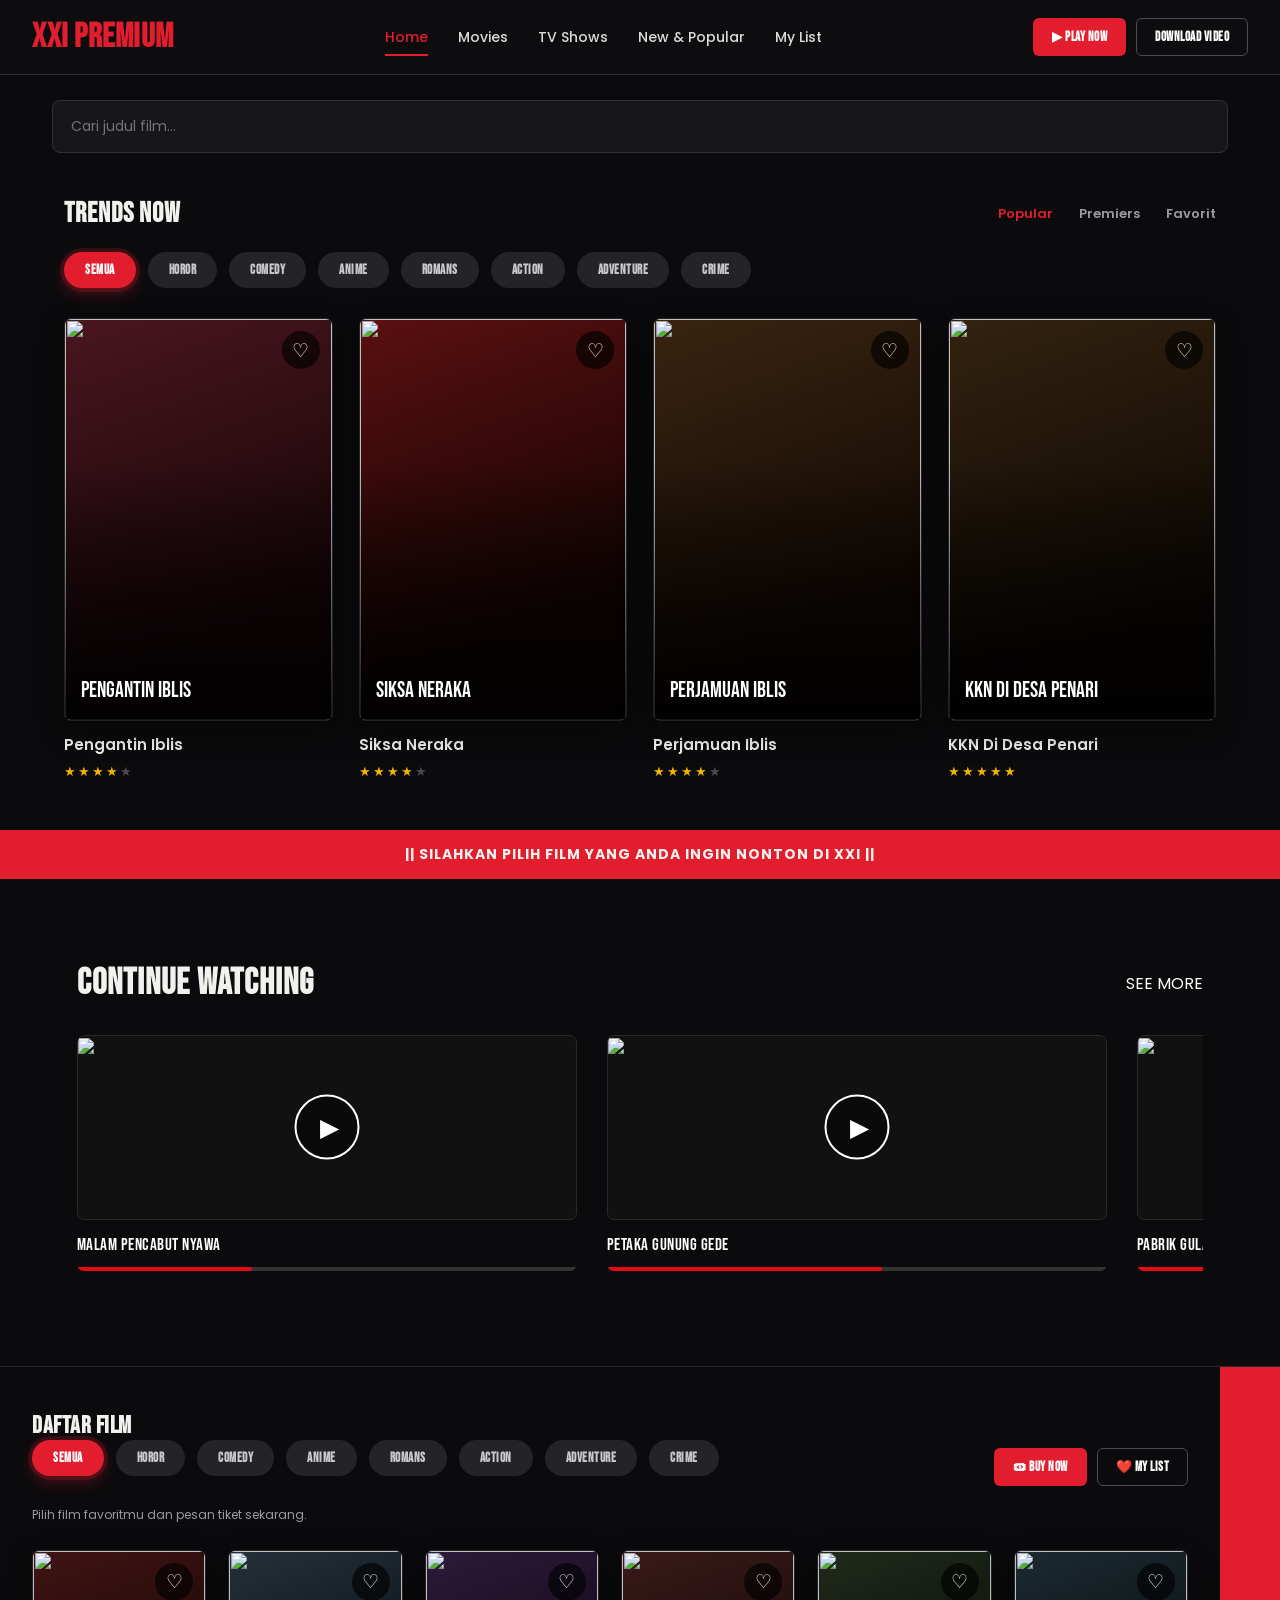
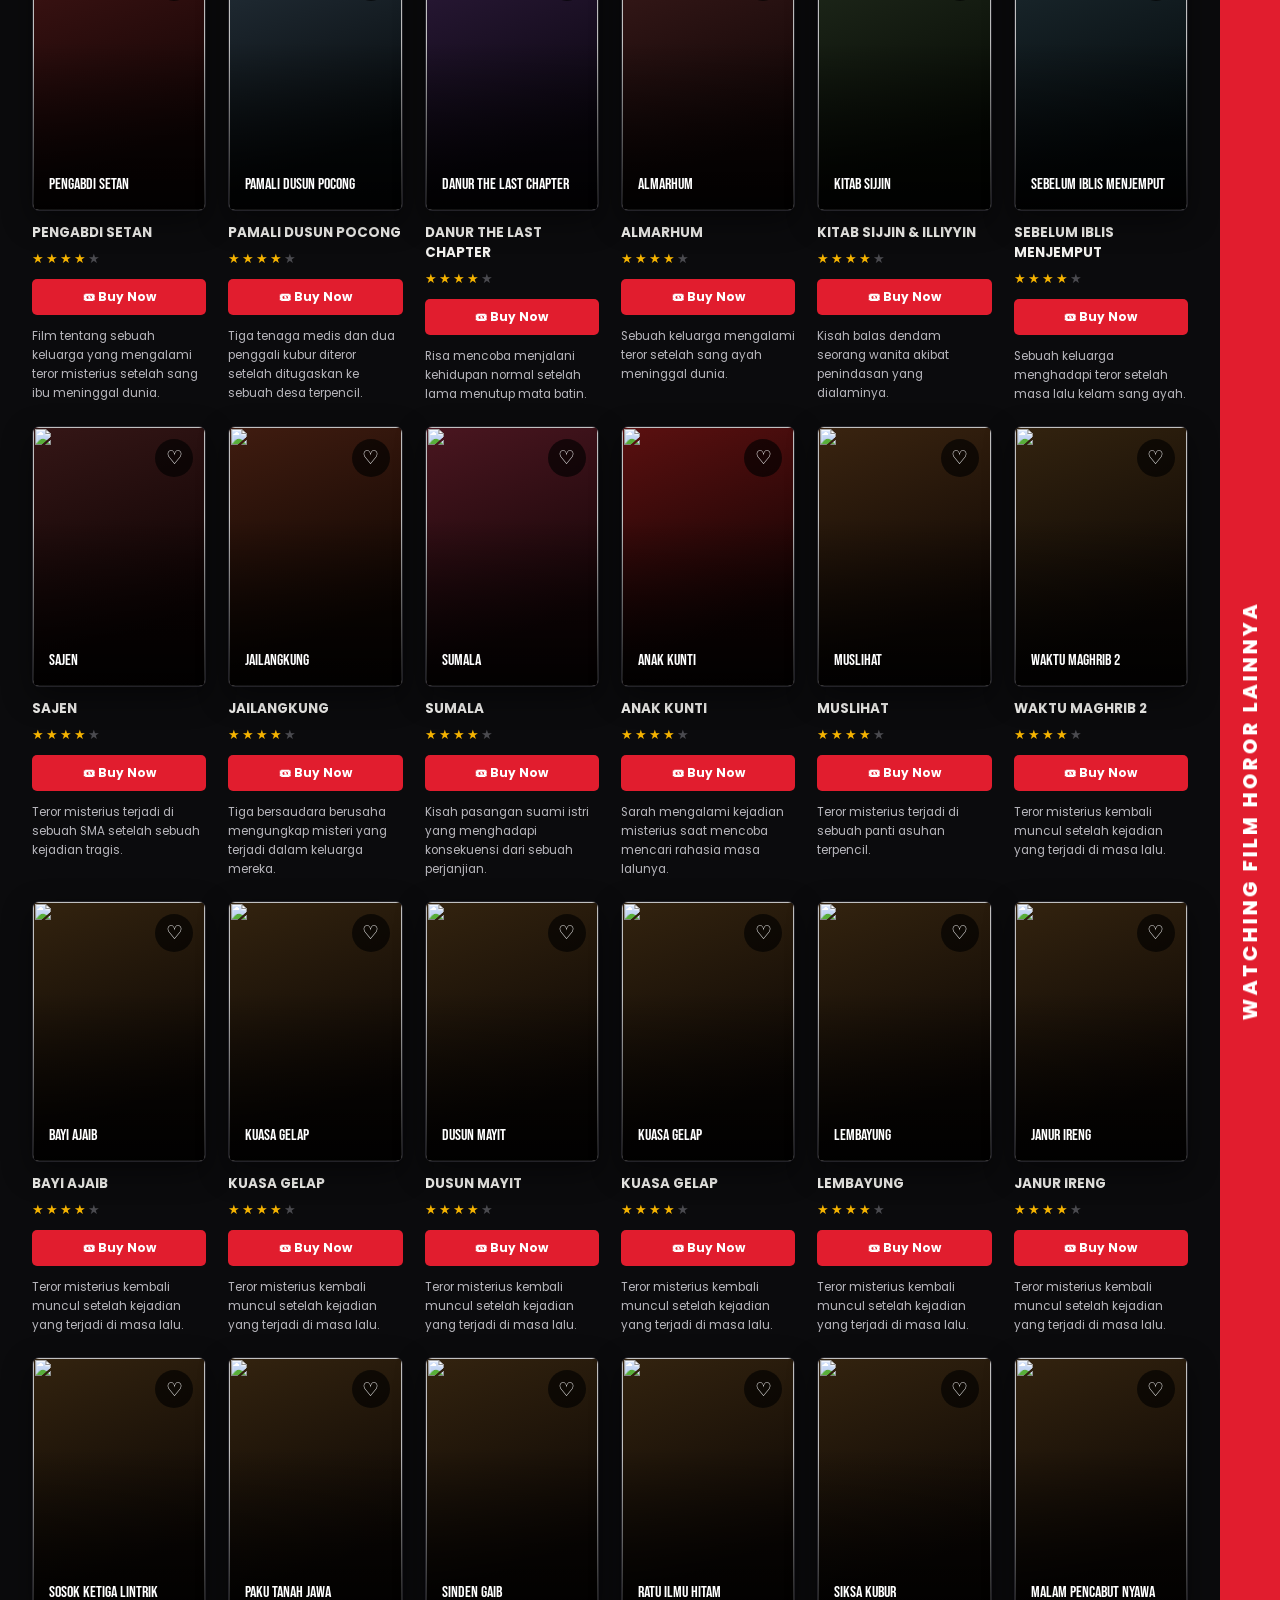
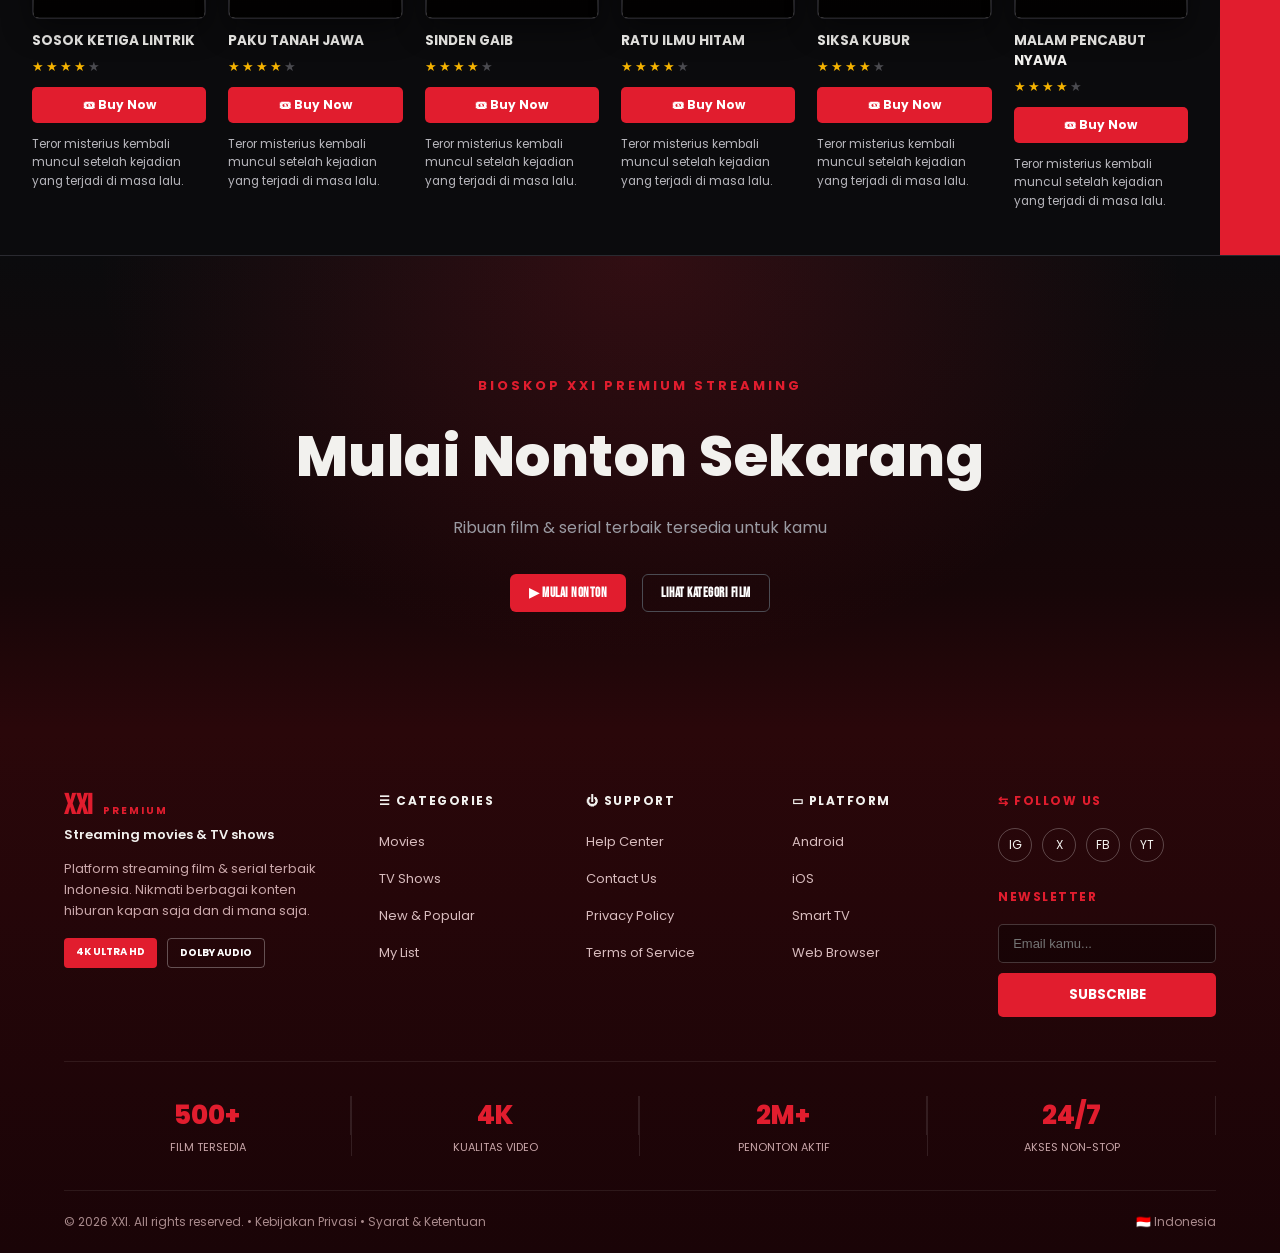
==== index.html @ 2cc688c5 "Add files via upload" ====
<!DOCTYPE html>
<html lang="id">

<head>
  <meta charset="UTF-8">
  <meta name="viewport" content="width=device-width, initial-scale=1.0">
  <title>XXI Premium | Film Bioskop</title>

  <link rel="preconnect" href="https://fonts.googleapis.com">
  <link href="https://fonts.googleapis.com/css2?family=Bebas+Neue&family=Poppins:wght@400;500;600;700;800&display=swap"
    rel="stylesheet">
  <link rel="stylesheet" href="figma.css">
</head>

<body>

  <!-- ================= NAVBAR ================= -->

  <header class="top">
    <div class="navbar">

      <div class="brand">XXI Premium</div>

      <nav class="navlinks">
        <a href="#" class="active">Home</a>
        <a href="#movies">Movies</a>
        <a href="#continue">TV Shows</a>
        <a href="#movies">New & Popular</a>
        <a href="#myList">My List</a>
      </nav>

      <div class="navactions">
        <button class="btn btn-primary" onclick="openTrailer('Film Pilihan XXI')">
          ▶ Play Now
        </button>

        <button class="btn btn-outline" onclick="toggleDownload()">
          Download Video
        </button>
      </div>

    </div>
  </header>


  <!-- ================= SEARCH ================= -->

  <div class="search-box">
    <div class="search-inner">
      <input type="text" id="searchInput" placeholder="Cari judul film..." onkeyup="searchMovie()">
    </div>
  </div>


  <!-- ================= TRENDS ================= -->

  <section class="section">

    <div class="wrap">

      <div class="section-head">
        <h2>Trends Now</h2>

        <div class="tabs">
          <span class="active">Popular</span>
          <span>Premiers</span>
          <span>Favorit</span>
        </div>
      </div>


      <div class="pills genre-filter">

        <div class="pill active" data-genre="all">Semua</div>
        <div class="pill" data-genre="Horor">Horor</div>
        <div class="pill" data-genre="Comedy">Comedy</div>
        <div class="pill" data-genre="Anime">Anime</div>
        <div class="pill" data-genre="Romans">Romans</div>
        <div class="pill" data-genre="Action">Action</div>
        <div class="pill" data-genre="Adventure">Adventure</div>
        <div class="pill" data-genre="Crime">Crime</div>

      </div>


      <div class="grid-4">

        <div class="trend-card">
          <div class="poster p1"
            onclick="openDetail('Pengantin Iblis','Horor','4.7','1j 40m','Film Pengantin Setan mengisahkan keretakan rumah tangga Echa dan Ariel yang berujung teror ketika Echa terjebak dalam hubungan gaib dengan Jin Dasim, yang menyamar sebagai pria tampan dalam mimpinya hingga membuatnya hamil secara misterius. ')">
            <img src="img/Pengantin Iblis (2024) Poster Film Indonesia.jpg">
            <button class="favorite" onclick="toggleFavorite(event,this,'Pengantin Iblis')">♡</button>

            <span class="ptitle">PENGANTIN IBLIS</span>
          </div>

          <div class="movie-meta">
            <div class="mtitle">Pengantin Iblis</div>
            <div class="stars">★★★★<span class="off">★</span></div>
          </div>
        </div>


        <div class="trend-card">
          <div class="poster p2"
            onclick="openDetail('Siksa Neraka','Horor','4.6','1j 35m','Film Siksa Neraka mengisahkan empat kakak beradik—Saleh, Fajar, Tias, dan Azizah—anak dari seorang ustaz terpandang yang hanyut di sungai saat diam-diam pergi di tengah cuaca buruk. Mereka kemudian terbangun di alam baka dan harus menghadapi berbagai siksaan brutal yang disesuaikan dengan dosa-dosa tersembunyi yang pernah mereka perbuat semasa hidup.')">
            <img src="img/SIKSA NERAKA (2023).jpg">
            <button class="favorite" onclick="toggleFavorite(event,this,'Siksa Neraka')">♡</button>

            <span class="ptitle">SIKSA NERAKA</span>
          </div>

          <div class="movie-meta">
            <div class="mtitle">Siksa Neraka</div>
            <div class="stars">★★★★<span class="off">★</span></div>
          </div>
        </div>


        <div class="trend-card">
          <div class="poster p3"
            onclick="openDetail('Perjamuan Iblis','Horor','4.5','1j 45m','Film Perjamuan Iblis mengisahkan sepasang suami istri, Kala dan Radit, yang kebahagiaan keluarganya terusik setelah ibu Radit ditemukan tewas bunuh diri di rumah lamanya. Sejak peristiwa tersebut, anak mereka, Bima, menjadi sasaran teror makhluk gaib mengerikan yang berujung pada terungkapnya rahasia kelam persekutuan keluarga dengan sekte penyembah setan.')">
            <img src="img/Perjamuan Iblis.jpg">
            <button class="favorite" onclick="toggleFavorite(event,this,'Perjamuan Iblis')">♡</button>

            <span class="ptitle">PERJAMUAN IBLIS</span>
          </div>

          <div class="movie-meta">
            <div class="mtitle">Perjamuan Iblis</div>
            <div class="stars">★★★★<span class="off">★</span></div>
          </div>
        </div>


        <div class="trend-card">
          <div class="poster p4"
            onclick="openDetail('KKN Di Desa Penari','Horor','4.8','1j 50m','Film KKN di Desa Penari mengikuti kisah enam mahasiswa yang menjalani program Kuliah Kerja Nyata di sebuah desa terpencil yang dipenuhi aturan mistis. Setelah beberapa dari mereka melanggar batas wilayah terlarang dan terpengaruh oleh makhluk halus Badarawuhi, mereka mengalami berbagai teror supranatural yang berujung pada konsekuensi tragis bagi dua anggota kelompok tersebut. ')">
            <img src="img/kkn didesa penari.jpg">
            <button class="favorite" onclick="toggleFavorite(event,this,'KKN Di Desa Penari')">♡</button>

            <span class="ptitle">KKN DI DESA PENARI</span>
          </div>

          <div class="movie-meta">
            <div class="mtitle">KKN Di Desa Penari</div>
            <div class="stars">★★★★★</div>
          </div>
        </div>

      </div>

    </div>

  </section>


  <div class="banner-strip">
    || SILAHKAN PILIH FILM YANG ANDA INGIN NONTON DI XXI ||
  </div>


  <!-- =========================
     CONTINUE WATCHING
========================= -->

  <section class="continue-section" id="continue">

    <div class="continue-header">
      <h2>CONTINUE WATCHING</h2>
      <a href="#">SEE MORE</a>
    </div>

    <div class="video-row">

      <!-- VIDEO 1 -->
      <div class="video-card">

        <div class="video-thumbnail">
          <img src="img/Respati Posters.jpg">
          <video class="video-preview">
            <source src="video/malam-pencabut-nyawa.mp4" type="video/mp4">
          </video>
          <button class="play-button" onclick="playVideo(this)">
            ▶
          </button>

        </div>

        <h3>Malam Pencabut Nyawa</h3>

        <div class="video-progress">
          <div class="progress-bar" style="width: 35%;"></div>
        </div>

      </div>


      <!-- VIDEO 2 -->
      <div class="video-card">

        <div class="video-thumbnail">
          <img src="img/Poster Film Petaka Gunung Gede.jpg">
          <video class="video-preview">
            <source src="video/jailangkung-sandekala.mp4" type="video/mp4">
          </video>

          <button class="play-button" onclick="playVideo(this)">
            ▶
          </button>

        </div>

        <h3>Petaka Gunung Gede</h3>

        <div class="video-progress">
          <div class="progress-bar" style="width: 55%;"></div>
        </div>

      </div>


      <!-- VIDEO 3 -->
      <div class="video-card">

        <div class="video-thumbnail">
          <img src="img/download (6).jpg">
          <video class="video-preview">
            <source src="video/pengabdi-setan.mp4" type="video/mp4">
          </video>

          <button class="play-button" onclick="playVideo(this)">
            ▶
          </button>

        </div>

        <h3>Pabrik Gula</h3>

        <div class="video-progress">
          <div class="progress-bar" style="width: 70%;"></div>
        </div>

      </div>

    </div>

    </div>

  </section>

  </section>


  <!-- ================= DAFTAR FILM ================= -->

  <section id="movies" style="border-top:1px solid var(--line); margin-top:40px;">

    <div class="list-wrap" id="myList">

      <div class="list-main">

        <div class="list-top">

          <div>
            <h1>Daftar Film</h1>

          <div class="pills genre-filter">

        <div class="pill active" data-genre="all">Semua</div>
        <div class="pill" data-genre="Horor">Horor</div>
        <div class="pill" data-genre="Comedy">Comedy</div>
        <div class="pill" data-genre="Anime">Anime</div>
        <div class="pill" data-genre="Romans">Romans</div>
        <div class="pill" data-genre="Action">Action</div>
        <div class="pill" data-genre="Adventure">Adventure</div>
        <div class="pill" data-genre="Crime">Crime</div>

      </div>
            <p style="color:var(--muted);font-size:12px;margin: top 5px;">
              Pilih film favoritmu dan pesan tiket sekarang.
            </p>
          </div>

          <div class="navactions">
            <button class="btn btn-primary" onclick="openBooking('')">
              🎟 Buy Now
            </button>

            <button class="btn btn-outline" onclick="showMyList()">
              ❤️ My List
            </button>
          </div>

        </div>


        <div class="grid-6" id="movieGrid">


          <!-- FILM 1 -->

          <div class="movie-card" data-title="Pengabdi Setan" data-genre="Horor">

            <div class="poster p5"
              onclick="openDetail('Pengabdi Setan','Horor','8.8','1j 47m','Film Pengabdi Setan ini menceritakan tentang sebuah keluarga yang diteror oleh arwah ibu mereka yang meninggal dunia setelah sakit aneh. Teror itu terjadi karena sang ibu dulu ikut kelompok pemuja setan demi punya keturunan.')">

              <img src="img/pengabdi setan.jpg">
              <button class="favorite" onclick="toggleFavorite(event,this,'Pengabdi Setan')">♡</button>

              <span class="ptitle" style="font-size:16px;">
                PENGABDI SETAN
              </span>

            </div>

            <div class="mtitle">Pengabdi Setan</div>

            <div class="stars">
              ★★★★<span class="off">★</span>
            </div>

            <button class="buy-btn" onclick="openBooking('Pengabdi Setan')">
              🎟 Buy Now
            </button>

            <p class="desc">
              Film tentang sebuah keluarga yang mengalami teror misterius setelah sang ibu meninggal dunia.
            </p>

          </div>


          <!-- FILM 2 -->

          <div class="movie-card" data-title="Pamali Dusun Pocong" data-genre="Horor">

            <div class="poster p6"
              onclick="openDetail('Pamali Dusun Pocong','Horor','8.1','1j 38m','Tiga tenaga medis dan dua penggali kubur mendapat tugas di sebuah desa terpencil.')">

              <img src="img/pamali.jpg">
              <button class="favorite" onclick="toggleFavorite(event,this,'Pamali Dusun Pocong')">♡</button>

              <span class="ptitle" style="font-size:16px;">
                PAMALI DUSUN POCONG
              </span>

            </div>

            <div class="mtitle">Pamali Dusun Pocong</div>

            <div class="stars">
              ★★★★<span class="off">★</span>
            </div>

            <button class="buy-btn" onclick="openBooking('Pamali Dusun Pocong')">
              🎟 Buy Now
            </button>

            <p class="desc">
              Tiga tenaga medis dan dua penggali kubur diteror setelah ditugaskan ke sebuah desa terpencil.
            </p>

          </div>


          <!-- FILM 3 -->

          <div class="movie-card" data-title="Danur The Last Chapter" data-genre="Horor">

            <div class="poster p7"
              onclick="openDetail('Danur The Last Chapter','Horor','8.0','1j 42m','Risa mencoba menjalani hidup normal setelah bertahun-tahun berhubungan dengan teman-teman hantunya.')">

              <img src="img/Danur_ The Last Chapter (2026).jpg">
              <button class="favorite" onclick="toggleFavorite(event,this,'Danur The Last Chapter')">♡</button>

              <span class="ptitle" style="font-size:16px;">
                DANUR THE LAST CHAPTER
              </span>

            </div>

            <div class="mtitle">Danur The Last Chapter</div>

            <div class="stars">
              ★★★★<span class="off">★</span>
            </div>

            <button class="buy-btn" onclick="openBooking('Danur The Last Chapter')">
              🎟 Buy Now
            </button>

            <p class="desc">
              Risa mencoba menjalani kehidupan normal setelah lama menutup mata batin.
            </p>

          </div>


          <!-- FILM 4 -->

          <div class="movie-card" data-title="Almarhum" data-genre="Horor">

            <div class="poster p8"
              onclick="openDetail('Almarhum','Horor','8.3','1j 40m','Sebuah keluarga mengalami kejadian misterius setelah sang ayah meninggal dunia.')">

              <img src="img/Almarhum.jpg">
              <button class="favorite" onclick="toggleFavorite(event,this,'Almarhum')">♡</button>

              <span class="ptitle" style="font-size:16px;">
                ALMARHUM
              </span>

            </div>

            <div class="mtitle">Almarhum</div>

            <div class="stars">
              ★★★★<span class="off">★</span>
            </div>

            <button class="buy-btn" onclick="openBooking('Almarhum')">
              🎟 Buy Now
            </button>

            <p class="desc">
              Sebuah keluarga mengalami teror setelah sang ayah meninggal dunia.
            </p>

          </div>


          <!-- FILM 5 -->

          <div class="movie-card" data-title="Kitab Sijjin & Illiyyin" data-genre="Horor">

            <div class="poster p9"
              onclick="openDetail('Kitab Sijjin & Illiyyin','Horor','8.4','1j 46m','Kisah balas dendam seorang wanita yang menyimpan kebencian selama bertahun-tahun.')">

              <img src="img/Kitab Sijjin & Illiyyin.jpg">
              <button class="favorite" onclick="toggleFavorite(event,this,'Kitab Sijjin & Illiyyin')">♡</button>

              <span class="ptitle" style="font-size:16px;">
                KITAB SIJJIN
              </span>

            </div>

            <div class="mtitle">Kitab Sijjin & Illiyyin</div>

            <div class="stars">
              ★★★★<span class="off">★</span>
            </div>

            <button class="buy-btn" onclick="openBooking('Kitab Sijjin & Illiyyin')">
              🎟 Buy Now
            </button>

            <p class="desc">
              Kisah balas dendam seorang wanita akibat penindasan yang dialaminya.
            </p>

          </div>


          <!-- FILM 6 -->

          <div class="movie-card" data-title="Sebelum Iblis Menjemput" data-genre="Horor">

            <div class="poster p10"
              onclick="openDetail('Sebelum Iblis Menjemput','Horor','8.5','1j 50m','Satu keluarga menghadapi teror setelah masa lalu kelam sang ayah terbongkar.')">

              <img src="img/Sebelum Iblis Menjemput.jpg">
              <button class="favorite" onclick="toggleFavorite(event,this,'Sebelum Iblis Menjemput')">♡</button>

              <span class="ptitle" style="font-size:16px;">
                SEBELUM IBLIS MENJEMPUT
              </span>

            </div>

            <div class="mtitle">Sebelum Iblis Menjemput</div>

            <div class="stars">
              ★★★★<span class="off">★</span>
            </div>

            <button class="buy-btn" onclick="openBooking('Sebelum Iblis Menjemput')">
              🎟 Buy Now
            </button>

            <p class="desc">
              Sebuah keluarga menghadapi teror setelah masa lalu kelam sang ayah.
            </p>

          </div>


          <!-- FILM 7 -->

          <div class="movie-card" data-title="Sajen" data-genre="Horor">

            <div class="poster p11"
              onclick="openDetail('Sajen','Horor','7.9','1j 35m','Teror misterius terjadi di sebuah sekolah setelah kejadian tragis.')">

              <img src="img/Sajen 2018.jpg">
              <button class="favorite" onclick="toggleFavorite(event,this,'Sajen')">♡</button>

              <span class="ptitle" style="font-size:16px;">
                SAJEN
              </span>

            </div>

            <div class="mtitle">Sajen</div>

            <div class="stars">
              ★★★★<span class="off">★</span>
            </div>

            <button class="buy-btn" onclick="openBooking('Sajen')">
              🎟 Buy Now
            </button>

            <p class="desc">
              Teror misterius terjadi di sebuah SMA setelah sebuah kejadian tragis.
            </p>

          </div>


          <!-- FILM 8 -->

          <div class="movie-card" data-title="Jailangkung" data-genre="Horor">

            <div class="poster p12"
              onclick="openDetail('Jailangkung','Horor','8.0','1j 38m','Tiga bersaudara mencoba mengungkap misteri yang terjadi pada keluarga mereka.')">

              <img src="img/jailangkung.jpg">
              <button class="favorite" onclick="toggleFavorite(event,this,'Jailangkung')">♡</button>

              <span class="ptitle" style="font-size:16px;">
                JAILANGKUNG
              </span>

            </div>

            <div class="mtitle">Jailangkung</div>

            <div class="stars">
              ★★★★<span class="off">★</span>
            </div>

            <button class="buy-btn" onclick="openBooking('Jailangkung')">
              🎟 Buy Now
            </button>

            <p class="desc">
              Tiga bersaudara berusaha mengungkap misteri yang terjadi dalam keluarga mereka.
            </p>

          </div>


          <!-- FILM 9 -->

          <div class="movie-card" data-title="Sumala" data-genre="Horor">

            <div class="poster p1"
              onclick="openDetail('Sumala','Horor','8.6','1j 43m','Sepasang suami istri melakukan perjanjian misterius demi mendapatkan anak.')">

              <img src="img/Sumala 2024.jpg">
              <button class="favorite" onclick="toggleFavorite(event,this,'Sumala')">♡</button>

              <span class="ptitle" style="font-size:16px;">
                SUMALA
              </span>

            </div>

            <div class="mtitle">Sumala</div>

            <div class="stars">
              ★★★★<span class="off">★</span>
            </div>

            <button class="buy-btn" onclick="openBooking('Sumala')">
              🎟 Buy Now
            </button>

            <p class="desc">
              Kisah pasangan suami istri yang menghadapi konsekuensi dari sebuah perjanjian.
            </p>

          </div>


          <!-- FILM 10 -->

          <div class="movie-card" data-title="Anak Kunti" data-genre="Horor">

            <div class="poster p2"
              onclick="openDetail('Anak Kunti','Horor','8.1','1j 37m','Sarah mengalami kejadian misterius yang membawanya menemukan rahasia masa lalu.')">

              <img src="img/Teaser poster Anak Kunti.jpg">
              <button class="favorite" onclick="toggleFavorite(event,this,'Anak Kunti')">♡</button>

              <span class="ptitle" style="font-size:16px;">
                ANAK KUNTI
              </span>

            </div>

            <div class="mtitle">Anak Kunti</div>

            <div class="stars">
              ★★★★<span class="off">★</span>
            </div>

            <button class="buy-btn" onclick="openBooking('Anak Kunti')">
              🎟 Buy Now
            </button>

            <p class="desc">
              Sarah mengalami kejadian misterius saat mencoba mencari rahasia masa lalunya.
            </p>

          </div>


          <!-- FILM 11 -->

          <div class="movie-card" data-title="Muslihat" data-genre="Horor">

            <div class="poster p3"
              onclick="openDetail('Muslihat','Horor','7.8','1j 36m','Anak-anak dan pengurus sebuah panti mengalami kejadian mistis.')">

              <img src="img/muslihat.jpg">
              <button class="favorite" onclick="toggleFavorite(event,this,'Muslihat')">♡</button>

              <span class="ptitle" style="font-size:16px;">
                MUSLIHAT
              </span>

            </div>

            <div class="mtitle">Muslihat</div>

            <div class="stars">
              ★★★★<span class="off">★</span>
            </div>

            <button class="buy-btn" onclick="openBooking('Muslihat')">
              🎟 Buy Now
            </button>

            <p class="desc">
              Teror misterius terjadi di sebuah panti asuhan terpencil.
            </p>

          </div>


          <!-- FILM 12 -->

          <div class="movie-card" data-title="Waktu Maghrib 2" data-genre="Horor">

            <div class="poster p4"
              onclick="openDetail('Waktu Maghrib 2','Horor','8.3','1j 42m','Teror misterius kembali muncul di sebuah desa setelah kejadian masa lalu.')">

              <img src="img/Kaset Horor Waktu Maghrib 2 (2025).jpg">
              <button class="favorite" onclick="toggleFavorite(event,this,'Waktu Maghrib 2')">♡</button>

              <span class="ptitle" style="font-size:16px;">
                WAKTU MAGHRIB 2
              </span>

            </div>

            <div class="mtitle">Waktu Maghrib 2</div>

            <div class="stars">
              ★★★★<span class="off">★</span>
            </div>

            <button class="buy-btn" onclick="openBooking('Waktu Maghrib 2')">
              🎟 Buy Now
            </button>

            <p class="desc">
              Teror misterius kembali muncul setelah kejadian yang terjadi di masa lalu.
            </p>

          </div>

          <!-- FILM 13 -->

          <div class="movie-card" data-title="Bayi Ajaib" data-genre="Horor">

            <div class="poster p4"
              onclick="openDetail('Bayi Ajaib','Horor','8.3','1j 42m','Teror misterius kembali muncul di sebuah desa setelah kejadian masa lalu.')">

              <img src="img/11 Film Indonesia 2023 Viral yang Gagal Tembus 1 Juta Penonton.jpg">
              <button class="favorite" onclick="toggleFavorite(event,this,'Bayi Ajaib')">♡</button>

              <span class="ptitle" style="font-size:16px;">
                BAYI AJAIB
              </span>

            </div>

            <div class="mtitle">Bayi Ajaib</div>

            <div class="stars">
              ★★★★<span class="off">★</span>
            </div>

            <button class="buy-btn" onclick="openBooking('Bayi Ajaib')">
              🎟 Buy Now
            </button>

            <p class="desc">
              Teror misterius kembali muncul setelah kejadian yang terjadi di masa lalu.
            </p>

          </div>

          <!-- FILM 14 -->

          <div class="movie-card" data-title="Kuasa Gelap" data-genre="Horor">

            <div class="poster p4"
              onclick="openDetail('Kuasa Gelap ','Horor','8.3','1j 42m','Teror misterius kembali muncul di sebuah desa setelah kejadian masa lalu.')">

              <img src="img/Kuasa Gelap.jpg">
              <button class="favorite" onclick="toggleFavorite(event,this,'Kuasa Gelap')">♡</button>

              <span class="ptitle" style="font-size:16px;">
                KUASA GELAP
              </span>

            </div>

            <div class="mtitle">Kuasa Gelap</div>

            <div class="stars">
              ★★★★<span class="off">★</span>
            </div>

            <button class="buy-btn" onclick="openBooking('Kuasa Gelap')">
              🎟 Buy Now
            </button>

            <p class="desc">
              Teror misterius kembali muncul setelah kejadian yang terjadi di masa lalu.
            </p>

          </div>

          <!-- FILM 15 -->

          <div class="movie-card" data-title="Dusun Mayit" data-genre="Horor">

            <div class="poster p4"
              onclick="openDetail('Dusun Mayit','Horor','8.3','1j 42m','Teror misterius kembali muncul di sebuah desa setelah kejadian masa lalu.')">

              <img src="img/OFFICIAL POSTER DUSUN MAYIT.jpg">
              <button class="favorite" onclick="toggleFavorite(event,this,'Dusun Mayit')">♡</button>

              <span class="ptitle" style="font-size:16px;">
                DUSUN MAYIT
              </span>

            </div>

            <div class="mtitle">Dusun Mayit</div>

            <div class="stars">
              ★★★★<span class="off">★</span>
            </div>

            <button class="buy-btn" onclick="openBooking('Dusun Mayit')">
              🎟 Buy Now
            </button>

            <p class="desc">
              Teror misterius kembali muncul setelah kejadian yang terjadi di masa lalu.
            </p>

          </div>

          <!-- FILM 16 -->

          <div class="movie-card" data-title="Kuasa Gelap" data-genre="Horor">

            <div class="poster p4"
              onclick="openDetail('Kuasa Gelap','Horor','8.3','1j 42m','Teror misterius kembali muncul di sebuah desa setelah kejadian masa lalu.')">

              <img src="img/Kuasa Gelap.jpg">
              <button class="favorite" onclick="toggleFavorite(event,this,'Kuasa Gelap')">♡</button>

              <span class="ptitle" style="font-size:16px;">
                KUASA GELAP
              </span>

            </div>

            <div class="mtitle">Kuasa Gelap</div>

            <div class="stars">
              ★★★★<span class="off">★</span>
            </div>

            <button class="buy-btn" onclick="openBooking('Kuasa Gelap')">
              🎟 Buy Now
            </button>

            <p class="desc">
              Teror misterius kembali muncul setelah kejadian yang terjadi di masa lalu.
            </p>

          </div>

          <!-- FILM 17 -->

          <div class="movie-card" data-title="Lembayung" data-genre="Horor">

            <div class="poster p4"
              onclick="openDetail('Lembayung','Horor','8.3','1j 42m','Teror misterius kembali muncul di sebuah desa setelah kejadian masa lalu.')">

              <img src="img/Lembayung.jpg">
              <button class="favorite" onclick="toggleFavorite(event,this,'Lembayung')">♡</button>

              <span class="ptitle" style="font-size:16px;">
                LEMBAYUNG
              </span>

            </div>

            <div class="mtitle">Lembayung</div>

            <div class="stars">
              ★★★★<span class="off">★</span>
            </div>

            <button class="buy-btn" onclick="openBooking('Lembayung')">
              🎟 Buy Now
            </button>

            <p class="desc">
              Teror misterius kembali muncul setelah kejadian yang terjadi di masa lalu.
            </p>

          </div>          

          <!-- FILM 18 -->

          <div class="movie-card" data-title="Janur Ireng" data-genre="Horor">

            <div class="poster p4"
              onclick="openDetail('Janur Ireng','Horor','8.3','1j 42m','Teror misterius kembali muncul di sebuah desa setelah kejadian masa lalu.')">

              <img src="img/OFFICIAL POSTER JANUR IRENG.jpg">
              <button class="favorite" onclick="toggleFavorite(event,this,'Janur Ireng')">♡</button>

              <span class="ptitle" style="font-size:16px;">
                JANUR IRENG
              </span>

            </div>

            <div class="mtitle">Janur Ireng</div>

            <div class="stars">
              ★★★★<span class="off">★</span>
            </div>

            <button class="buy-btn" onclick="openBooking('Janur Ireng')">
              🎟 Buy Now
            </button>

            <p class="desc">
              Teror misterius kembali muncul setelah kejadian yang terjadi di masa lalu.
            </p>

          </div>

          <!-- FILM 19 -->

          <div class="movie-card" data-title="Sosok Ketiga Lintrik" data-genre="Horor">

            <div class="poster p4"
              onclick="openDetail('Sosok Ketiga Lintrik','Horor','8.3','1j 42m','Teror misterius kembali muncul di sebuah desa setelah kejadian masa lalu.')">

              <img src="img/OFFICIAL POSTER SOSOK KETIGA _ LINTRIK.jpg">
              <button class="favorite" onclick="toggleFavorite(event,this,'Sosok Ketiga Lintrik')">♡</button>

              <span class="ptitle" style="font-size:16px;">
                SOSOK KETIGA LINTRIK
              </span>

            </div>

            <div class="mtitle">Sosok Ketiga Lintrik</div>

            <div class="stars">
              ★★★★<span class="off">★</span>
            </div>

            <button class="buy-btn" onclick="openBooking('Sosok Ketiga Lintrik')">
              🎟 Buy Now
            </button>

            <p class="desc">
              Teror misterius kembali muncul setelah kejadian yang terjadi di masa lalu.
            </p>

          </div>

          <!-- FILM 20 -->

          <div class="movie-card" data-title="Paku Tanah Jawa" data-genre="Horor">

            <div class="poster p4"
              onclick="openDetail('Paku Tanah Jawa','Horor','8.3','1j 42m','Teror misterius kembali muncul di sebuah desa setelah kejadian masa lalu.')">

              <img src="img/PAKU TANAH JAWA FANSMADE.jpg">
              <button class="favorite" onclick="toggleFavorite(event,this,'Paku Tanah Jawa')">♡</button>

              <span class="ptitle" style="font-size:16px;">
                PAKU TANAH JAWA
              </span>

            </div>

            <div class="mtitle">Paku Tanah Jawa</div>

            <div class="stars">
              ★★★★<span class="off">★</span>
            </div>

            <button class="buy-btn" onclick="openBooking('Paku Tanah Jawa')">
              🎟 Buy Now
            </button>

            <p class="desc">
              Teror misterius kembali muncul setelah kejadian yang terjadi di masa lalu.
            </p>

          </div>

          <!-- FILM 21 -->

          <div class="movie-card" data-title="Sinden Gaib" data-genre="Horor">

            <div class="poster p4"
              onclick="openDetail('Sinden Gaib','Horor','8.3','1j 42m','Teror misterius kembali muncul di sebuah desa setelah kejadian masa lalu.')">

              <img src="img/download (7).jpg">
              <button class="favorite" onclick="toggleFavorite(event,this,'Sinden Gaib')">♡</button>

              <span class="ptitle" style="font-size:16px;">
                SINDEN GAIB
              </span>

            </div>

            <div class="mtitle">Sinden Gaib</div>

            <div class="stars">
              ★★★★<span class="off">★</span>
            </div>

            <button class="buy-btn" onclick="openBooking('Sinden Gaib')">
              🎟 Buy Now
            </button>

            <p class="desc">
              Teror misterius kembali muncul setelah kejadian yang terjadi di masa lalu.
            </p>

          </div>

          <!-- FILM 22 -->

          <div class="movie-card" data-title="Ratu Ilmu Hitam" data-genre="Horor">

            <div class="poster p4"
              onclick="openDetail('Ratu Ilmu Hitam','Horor','8.3','1j 42m','Teror misterius kembali muncul di sebuah desa setelah kejadian masa lalu.')">

              <img src="img/download (10).jpg">
              <button class="favorite" onclick="toggleFavorite(event,this,'Ratu Ilmu Hitam')">♡</button>

              <span class="ptitle" style="font-size:16px;">
                RATU ILMU HITAM
              </span>

            </div>

            <div class="mtitle">Ratu Ilmu Hitam</div>

            <div class="stars">
              ★★★★<span class="off">★</span>
            </div>

            <button class="buy-btn" onclick="openBooking('Ratu Ilmu Hitam')">
              🎟 Buy Now
            </button>

            <p class="desc">
              Teror misterius kembali muncul setelah kejadian yang terjadi di masa lalu.
            </p>

          </div>

          <!-- FILM 23 -->

          <div class="movie-card" data-title="Siksa Kubur" data-genre="Horor">

            <div class="poster p4"
              onclick="openDetail('Siksa Kubur','Horor','8.3','1j 42m','Teror misterius kembali muncul di sebuah desa setelah kejadian masa lalu.')">

              <img src="img/Siksa Kubur.jpg">
              <button class="favorite" onclick="toggleFavorite(event,this,'Siksa Kubur')">♡</button>

              <span class="ptitle" style="font-size:16px;">
                SIKSA KUBUR
              </span>

            </div>

            <div class="mtitle">Siksa Kubur</div>

            <div class="stars">
              ★★★★<span class="off">★</span>
            </div>

            <button class="buy-btn" onclick="openBooking('Siksa Kubur')">
              🎟 Buy Now
            </button>

            <p class="desc">
              Teror misterius kembali muncul setelah kejadian yang terjadi di masa lalu.
            </p>

          </div>

          <!-- FILM 24 -->

          <div class="movie-card" data-title="Malam Pencabut Nyawa" data-genre="Horor">

            <div class="poster p4"
              onclick="openDetail('Malam Pencabut Nyawa','Horor','8.3','1j 42m','Teror misterius kembali muncul di sebuah desa setelah kejadian masa lalu.')">

              <img src="img/Respati Posters.jpg">
              <button class="favorite" onclick="toggleFavorite(event,this,'Malam Pencabut Nyawa')">♡</button>

              <span class="ptitle" style="font-size:16px;">
                MALAM PENCABUT NYAWA
              </span>

            </div>

            <div class="mtitle">Malam Pencabut Nyawa</div>

            <div class="stars">
              ★★★★<span class="off">★</span>
            </div>

            <button class="buy-btn" onclick="openBooking('Malam Pencabut Nyawa')">
              🎟 Buy Now
            </button>

            <p class="desc">
              Teror misterius kembali muncul setelah kejadian yang terjadi di masa lalu.
            </p>

          </div>


        </div>

      </div>

      <div class="side-banner">
        WATCHING FILM HOROR LAINNYA
      </div>

    </div>

  </section>


  <!-- ================= HERO ================= -->

  <section class="hero">

    <div class="hero-inner">

      <div class="eyebrow">
        BIOSKOP XXI PREMIUM STREAMING
      </div>

      <h1>
        Mulai Nonton Sekarang
      </h1>

      <p>
        Ribuan film & serial terbaik tersedia untuk kamu
      </p>

      <div class="hero-btns">

        <button class="btn btn-primary" onclick="openTrailer('Film Pilihan XXI')">
          ▶ Mulai Nonton
        </button>

        <button class="btn btn-outline" onclick="document.getElementById('movies').scrollIntoView()">
          Lihat Kategori Film
        </button>

      </div>

    </div>

  </section>


  <!-- ================= FOOTER ================= -->

  <footer>

    <div class="wrap">

      <div class="footer-grid">

        <div class="footer-brand">

          <span class="brand">XXI</span>
          <span class="tagline">PREMIUM</span>

          <div class="footer-sub">
            Streaming movies & TV shows
          </div>

          <p class="footer-desc">
            Platform streaming film & serial terbaik Indonesia.
            Nikmati berbagai konten hiburan kapan saja dan di mana saja.
          </p>

          <div class="badges">
            <div class="badge red">4K ULTRA HD</div>
            <div class="badge outline">DOLBY AUDIO</div>
          </div>

        </div>


        <div class="footer-col">

          <h4>☰ CATEGORIES</h4>

          <ul>
            <li><a href="#movies">Movies</a></li>
            <li><a href="#continue">TV Shows</a></li>
            <li><a href="#movies">New & Popular</a></li>
            <li><a href="#myList">My List</a></li>
          </ul>

        </div>


        <div class="footer-col">

          <h4>⏻ SUPPORT</h4>

          <ul>
            <li><a href="#">Help Center</a></li>
            <li><a href="#">Contact Us</a></li>
            <li><a href="#">Privacy Policy</a></li>
            <li><a href="#">Terms of Service</a></li>
          </ul>

        </div>


        <div class="footer-col">

          <h4>▭ PLATFORM</h4>

          <ul>
            <li><a href="#">Android</a></li>
            <li><a href="#">iOS</a></li>
            <li><a href="#">Smart TV</a></li>
            <li><a href="#">Web Browser</a></li>
          </ul>

        </div>


        <div class="footer-col">

          <h4 style="color:var(--red);">
            ⇆ FOLLOW US
          </h4>

          <div class="social">
            <a href="#">IG</a>
            <a href="#">X</a>
            <a href="#">FB</a>
            <a href="#">YT</a>
          </div>

          <h4 style="color:var(--red);">
            NEWSLETTER
          </h4>

          <input class="newsletter-input" type="email" placeholder="Email kamu...">

          <button class="subscribe-btn" onclick="subscribeNewsletter()">
            SUBSCRIBE
          </button>

        </div>

      </div>


      <div class="stats-bar">

        <div>
          <div class="num">500+</div>
          <div class="label">FILM TERSEDIA</div>
        </div>

        <div>
          <div class="num">4K</div>
          <div class="label">KUALITAS VIDEO</div>
        </div>

        <div>
          <div class="num">2M+</div>
          <div class="label">PENONTON AKTIF</div>
        </div>

        <div>
          <div class="num">24/7</div>
          <div class="label">AKSES NON-STOP</div>
        </div>

      </div>


      <div class="footer-bottom">

        <span>
          © 2026 XXI. All rights reserved.
          • Kebijakan Privasi
          • Syarat & Ketentuan
        </span>

        <span>
          🇮🇩 Indonesia
        </span>

      </div>

    </div>

  </footer>


  <!-- ================= BOOKING MODAL ================= -->

  <div class="modal-overlay" id="bookingModal">

    <div class="modal-box">

      <button class="modal-close" onclick="closeModal('bookingModal')">
        ✕
      </button>


      <div id="bookingFormView">

        <div class="modal-eyebrow">
          PEMESANAN TIKET
        </div>

        <div class="modal-title">
          Isi Data Pemesanan
        </div>


        <div class="field">

          <label>Judul Film</label>

          <input type="text" id="fFilm" readonly>

        </div>


        <div class="field">

          <label>Nama Pemesan</label>

          <input type="text" id="fNama" placeholder="Masukkan nama kamu">

        </div>


        <div class="field">

          <label>Tanggal</label>

          <input type="date" id="fTanggal">

        </div>


        <div class="field">

          <label>Jam Tayang</label>

          <select id="fJam">

            <option value="">
              Pilih jam tayang
            </option>

            <option>13:00</option>
            <option>15:30</option>
            <option>18:00</option>
            <option>20:30</option>

          </select>

        </div>


        <div class="field">

          <label>Pilih Kursi</label>

          <div class="screen">
            SCREEN
          </div>

          <div class="seat-grid" id="seatGrid"></div>

          <div class="seat-info">
            Kursi dipilih:
            <strong id="selectedSeatText">Belum ada</strong>
          </div>

        </div>


        <button class="modal-submit" onclick="submitBooking()">
          Konfirmasi Pesanan
        </button>

      </div>


      <!-- CONFIRMATION -->

      <div id="confirmView" class="confirm-view">

        <div class="confirm-icon">
          ✓
        </div>

        <h3>
          Pesanan Berhasil!
        </h3>

        <p>
          Tiket kamu berhasil dicatat.
          Simpan detail berikut.
        </p>


        <div class="confirm-detail">

          <div>
            <span>Film</span>
            <span id="cFilm">-</span>
          </div>

          <div>
            <span>Nama</span>
            <span id="cNama">-</span>
          </div>

          <div>
            <span>Tanggal</span>
            <span id="cTanggal">-</span>
          </div>

          <div>
            <span>Jam</span>
            <span id="cJam">-</span>
          </div>

          <div>
            <span>Kursi</span>
            <span id="cKursi">-</span>
          </div>

        </div>


        <button class="modal-done-btn" onclick="closeModal('bookingModal')">
          Selesai
        </button>

      </div>

    </div>

  </div>


  <!-- ================= DETAIL MODAL ================= -->

  <div class="modal-overlay" id="detailModal">

    <div class="modal-box">

      <button class="modal-close" onclick="closeModal('detailModal')">
        ✕
      </button>


      <div class="detail-poster" id="detailPoster">

        <h2 id="detailTitle">
          Film
        </h2>

      </div>


      <div class="detail-info">

        <span class="detail-tag" id="detailGenre">
          Horor
        </span>

        <span class="detail-tag">
          ⭐ <span id="detailRating">8.5</span>
        </span>

        <span class="detail-tag" id="detailDuration">
          1j 40m
        </span>

      </div>


      <p class="detail-desc" id="detailDesc">
      </p>


      <button class="modal-submit" onclick="bookFromDetail()">
        🎟 Pesan Tiket
      </button>

    </div>

  </div>


  <!-- ================= TRAILER MODAL ================= -->

  <div class="modal-overlay" id="trailerModal">

    <div class="modal-box trailer-box">

      <button class="modal-close" onclick="closeModal('trailerModal')">
        ✕
      </button>


      <div class="modal-eyebrow">
        XXI PREMIUM
      </div>

      <div class="modal-title" id="trailerTitle">
        Trailer Film
      </div>


      <div class="trailer-screen">

        <button class="big-play" onclick="playTrailer()">
          ▶
        </button>

      </div>


      <p id="trailerText" style="text-align:center;color:var(--muted);font-size:13px;">
        Klik tombol play untuk memulai trailer.
      </p>

    </div>

  </div>


  <!-- ================= TOAST ================= -->

  <div class="toast" id="toast">

    <div class="toast-icon">
      ✓
    </div>

    <div class="toast-text">

      <strong id="toastTitle">
        Berhasil
      </strong>

      <span id="toastMsg">
        Tindakan berhasil dilakukan.
      </span>

    </div>

  </div>


  <!-- ================= BACK TO TOP ================= -->

  <button id="backTop" onclick="window.scrollTo({top:0,behavior:'smooth'})">
    ↑
  </button>


  <!-- ================= JAVASCRIPT ================= -->

  <script src="figma.js"></script>

</body>

</html>
---- figma.css ----
:root {
  --bg: #0b0b0d;
  --card: #17171b;
  --red: #e11d2e;
  --line: #2a2a30;
  --text: #f2f1ee;
  --muted: #9a9aa2;
  --gold: #f5b301;
}

* {
  margin: 0;
  padding: 0;
  box-sizing: border-box;
}

html {
  scroll-behavior: smooth;
}

body {
  background: var(--bg);
  color: var(--text);
  font-family: 'Poppins', sans-serif;
  -webkit-font-smoothing: antialiased;
  transition: .3s;
}

body.light {
  --bg: #f4f4f4;
  --card: #ffffff;
  --line: #dddddd;
  --text: #171717;
  --muted: #666;
}

h1,
h2,
h3,
.brand,
.btn,
.pill {
  font-family: 'Bebas Neue', 'Poppins', sans-serif;
  letter-spacing: .5px;
}

a {
  color: inherit;
  text-decoration: none;
}

ul {
  list-style: none;
}

button {
  font-family: 'Poppins', sans-serif;
}

.wrap {
  max-width: 1240px;
  margin: 0 auto;
  padding: 0 32px;
}

/* ================= CUSTOM SCROLLBAR (seluruh halaman) ================= */

::-webkit-scrollbar {
  width: 9px;
  height: 9px;
}

::-webkit-scrollbar-track {
  background: transparent;
}

::-webkit-scrollbar-thumb {
  background: #333338;
  border-radius: 10px;
}

::-webkit-scrollbar-thumb:hover {
  background: var(--red);
}

::selection {
  background: var(--red);
  color: #fff;
}

/* ================= NAVBAR ================= */

header.top {
  border-bottom: 1px solid var(--line);
  background: rgba(14, 14, 17, .96);
  position: sticky;
  top: 0;
  z-index: 50;
  backdrop-filter: blur(10px);
}

.navbar {
  display: flex;
  align-items: center;
  justify-content: space-between;
  padding: 18px 32px;
  gap: 20px;
}

.brand {
  color: var(--red);
  font-size: 34px;
  font-weight: 700;
  line-height: 1;
}

.navlinks {
  display: flex;
  align-items: center;
  gap: 30px;
}

.navlinks a {
  font-size: 14px;
  font-weight: 500;
  color: #fff;
  opacity: .85;
  transition: .2s;
  position: relative;
}

.navlinks a:hover,
.navlinks a.active {
  opacity: 1;
  color: var(--red);
}

.navlinks a.active::after {
  content: "";
  position: absolute;
  left: 0;
  right: 0;
  bottom: -8px;
  height: 2px;
  background: var(--red);
}

.navactions {
  display: flex;
  align-items: center;
  gap: 10px;
}

.btn {
  position: relative;
  overflow: hidden;
  font-size: 13px;
  font-weight: 600;
  padding: 10px 18px;
  border-radius: 6px;
  cursor: pointer;
  border: 1px solid transparent;
  white-space: nowrap;
  transition: .2s;
}

.btn:hover {
  transform: translateY(-2px);
}

.btn-primary {
  background: var(--red);
  color: #fff;
}

.btn-primary:hover {
  background: #c8172a;
}

.btn-outline {
  background: transparent;
  color: #fff;
  border-color: #4b4b52;
}

.btn-outline:hover {
  border-color: #fff;
}

/* efek ripple halus saat tombol diklik */
.btn::after {
  content: "";
  position: absolute;
  inset: 0;
  background: rgba(255, 255, 255, .25);
  border-radius: inherit;
  transform: scale(0);
  opacity: 0;
  transition: transform .4s ease, opacity .6s ease;
  pointer-events: none;
}

.btn:active::after {
  transform: scale(2.2);
  opacity: 1;
  transition: 0s;
}

/* ================= TOGGLE MODE GELAP / TERANG ================= */

.theme-toggle {
  width: 46px;
  height: 26px;
  border-radius: 20px;
  background: #2a2a30;
  border: 1px solid #3a3a42;
  position: relative;
  cursor: pointer;
  flex-shrink: 0;
  transition: .25s;
}

.theme-toggle::before {
  content: "";
  position: absolute;
  top: 2px;
  left: 2px;
  width: 20px;
  height: 20px;
  border-radius: 50%;
  background: var(--red);
  transition: .25s;
  box-shadow: 0 2px 6px rgba(0, 0, 0, .4);
}

body.light .theme-toggle {
  background: #ddd;
  border-color: #ccc;
}

body.light .theme-toggle::before {
  transform: translateX(20px);
  background: #333;
}

/* ================= SEARCH ================= */

.search-box {
  max-width: 1240px;
  margin: 25px auto 0;
  padding: 0 32px;
}

.search-inner {
  position: relative;
}

.search-inner input {
  width: 100%;
  padding: 15px 50px 15px 18px;
  background: #17171b;
  border: 1px solid #303038;
  border-radius: 8px;
  color: #fff;
  font-family: 'Poppins';
  font-size: 14px;
  outline: none;
  transition: .2s;
}

.search-inner input:focus {
  border-color: var(--red);
  box-shadow: 0 0 0 3px rgba(225, 29, 46, .18);
}

.search-icon {
  position: absolute;
  right: 18px;
  top: 50%;
  transform: translateY(-50%);
  font-size: 20px;
}

/* ================= SECTION ================= */

.section {
  padding: 44px 32px 10px;
}

.section-head {
  display: flex;
  align-items: center;
  justify-content: space-between;
  margin-bottom: 22px;
}

.section-head h2 {
  font-size: 28px;
  letter-spacing: 1px;
}

.tabs {
  display: flex;
  gap: 26px;
  font-size: 13px;
  font-weight: 600;
}

.tabs span {
  color: var(--muted);
  cursor: pointer;
  transition: .2s;
}

.tabs span.active,
.tabs span:hover {
  color: var(--red);
}

/* ================= PILLS ================= */

.pills {
  display: flex;
  gap: 12px;
  flex-wrap: wrap;
  margin-bottom: 30px;
}

.pill {
  padding: 9px 20px;
  border-radius: 20px;
  background: #232328;
  font-size: 13px;
  font-weight: 600;
  color: #c8c8ce;
  cursor: pointer;
  border: 1px solid transparent;
  transition: .2s;
}

.pill.active {
  background: var(--red);
  color: #fff;
  box-shadow: 0 0 0 4px rgba(225, 29, 46, .18), 0 6px 16px rgba(225, 29, 46, .3);
}

.pill:hover {
  background: #333;
  color: #fff;
}

/* ================= MOVIE POSTER ================= */

.poster img {
  width: 100%;
  height: 100%;
  object-fit: cover;
  position: absolute;
  top: 0;
  left: 0;
}

.poster {
  aspect-ratio: 2 / 3;
  border-radius: 7px;
  position: relative;
  overflow: hidden;
  display: flex;
  align-items: flex-end;
  padding: 16px;
  box-shadow: 0 10px 30px rgba(0, 0, 0, .45);
  border: 1px solid #232228;
  background-size: cover;
  background-position: center;
  cursor: pointer;
  transition: .3s;
}

.poster:hover {
  transform: translateY(-7px);
  box-shadow: 0 18px 35px rgba(0, 0, 0, .6);
}

.poster::after {
  content: "";
  position: absolute;
  inset: 0;
  background: linear-gradient(180deg,
      rgba(0, 0, 0, 0) 35%,
      rgba(0, 0, 0, .9) 100%);
  z-index: 1;
}

.poster .ptitle {
  position: relative;
  z-index: 2;
  font-family: 'Bebas Neue';
  font-size: 22px;
  color: #fff;
}

/* --- badge ribbon NEW / HOT di pojok poster --- */
.poster-badge {
  position: absolute;
  top: 12px;
  left: -32px;
  background: var(--red);
  color: #fff;
  font-family: 'Bebas Neue', sans-serif;
  font-size: 12px;
  letter-spacing: 1px;
  padding: 4px 34px;
  transform: rotate(-45deg);
  z-index: 6;
  box-shadow: 0 3px 10px rgba(0, 0, 0, .4);
}

.poster-badge.hot {
  background: #f5b301;
  color: #1a1200;
}

/* --- skeleton shimmer, dipasang di poster selagi gambar belum termuat --- */
.poster.loading {
  background: linear-gradient(100deg, #1a1a1d 30%, #232328 50%, #1a1a1d 70%);
  background-size: 200% 100%;
  animation: shimmer 1.4s infinite;
}

@keyframes shimmer {
  0% { background-position: 200% 0; }
  100% { background-position: -200% 0; }
}

.p1 {
  background: linear-gradient(160deg, #4a1620, #150507 75%);
}

.p2 {
  background: linear-gradient(160deg, #5b1010, #120303 75%);
}

.p3 {
  background: linear-gradient(160deg, #3a2410, #100804 75%);
}

.p4 {
  background: linear-gradient(160deg, #33230f, #0c0704 75%);
}

.p5 {
  background: linear-gradient(160deg, #401414, #110404 75%);
}

.p6 {
  background: linear-gradient(160deg, #24303a, #060a0c 75%);
}

.p7 {
  background: linear-gradient(160deg, #2c1a3a, #0a060f 75%);
}

.p8 {
  background: linear-gradient(160deg, #3a1a1a, #0f0505 75%);
}

.p9 {
  background: linear-gradient(160deg, #202a1c, #060a04 75%);
}

.p10 {
  background: linear-gradient(160deg, #1c2a30, #04090b 75%);
}

.p11 {
  background: linear-gradient(160deg, #351616, #0d0303 75%);
}

.p12 {
  background: linear-gradient(160deg, #401c10, #0f0602 75%);
}

/* --- warna genre tambahan (Comedy, Anime, Romans, Action, Adventure, Crime) --- */

/* Comedy - kuning/oranye hangat */
.p13 { background: linear-gradient(160deg, #6b4a12, #201404 75%); }
.p14 { background: linear-gradient(160deg, #7a5a10, #241a04 75%); }
.p15 { background: linear-gradient(160deg, #6a4020, #1c0f06 75%); }
.p16 { background: linear-gradient(160deg, #7a4a12, #241404 75%); }

/* Anime - biru/ungu */
.p17 { background: linear-gradient(160deg, #1c2a5c, #05071a 75%); }
.p18 { background: linear-gradient(160deg, #3a1c5c, #0d051a 75%); }
.p19 { background: linear-gradient(160deg, #1c3a5c, #050e1a 75%); }
.p20 { background: linear-gradient(160deg, #2a1c5c, #08051a 75%); }

/* Romans - pink/merah lembut */
.p21 { background: linear-gradient(160deg, #6c1c3a, #1c0510 75%); }
.p22 { background: linear-gradient(160deg, #7a2a44, #200810 75%); }
.p23 { background: linear-gradient(160deg, #5c1c40, #16050f 75%); }
.p24 { background: linear-gradient(160deg, #6c2438, #1a060e 75%); }

/* Action - oranye/merah intens */
.p25 { background: linear-gradient(160deg, #7a1c10, #1c0503 75%); }
.p26 { background: linear-gradient(160deg, #6c2410, #1a0704 75%); }
.p27 { background: linear-gradient(160deg, #7a1010, #1c0303 75%); }
.p28 { background: linear-gradient(160deg, #6c1a14, #180604 75%); }

/* Adventure - hijau/coklat */
.p29 { background: linear-gradient(160deg, #2a4020, #081006 75%); }
.p30 { background: linear-gradient(160deg, #3a3418, #0e0c04 75%); }
.p31 { background: linear-gradient(160deg, #24401c, #071005 75%); }
.p32 { background: linear-gradient(160deg, #3a2c18, #0e0904 75%); }

/* Crime - abu gelap/biru tua */
.p33 { background: linear-gradient(160deg, #2c2c34, #08080a 75%); }
.p34 { background: linear-gradient(160deg, #20242c, #06070a 75%); }
.p35 { background: linear-gradient(160deg, #242830, #07080b 75%); }
.p36 { background: linear-gradient(160deg, #2c2830, #09070a 75%); }

/* ================= FAVORITE ================= */

.favorite {
  position: absolute;
  top: 12px;
  right: 12px;
  z-index: 5;
  width: 38px;
  height: 38px;
  border-radius: 50%;
  border: none;
  background: rgba(0, 0, 0, .65);
  color: #fff;
  font-size: 19px;
  cursor: pointer;
  transition: .2s;
}

.favorite:hover {
  transform: scale(1.1);
}

.favorite.active {
  color: var(--red);
  animation: pulse .35s ease;
}

@keyframes pulse {
  0% { transform: scale(1); }
  40% { transform: scale(1.35); }
  100% { transform: scale(1); }
}

/* ================= MOVIE GRID ================= */

.grid-4 {
  display: grid;
  grid-template-columns: repeat(4, 1fr);
  gap: 26px;
}

.movie-meta {
  margin-top: 12px;
}

.movie-meta .mtitle {
  font-size: 15px;
  font-weight: 600;
  margin-bottom: 6px;
}

.stars {
  color: var(--gold);
  font-size: 13px;
  letter-spacing: 2px;
}

.stars .off {
  color: #4a4a4f;
}

/* --- animasi masuk halus untuk kartu film --- */
.movie-card,
.grid-4 > div {
  animation: fadeInUp .45s ease both;
}

@keyframes fadeInUp {
  from { opacity: 0; transform: translateY(16px); }
  to { opacity: 1; transform: translateY(0); }
}

/* ================= CAROUSEL BISA DI-GESER ================= */

.carousel-wrap {
  position: relative;
}

.carousel {
  overflow-x: auto;
  scroll-snap-type: x mandatory;
  scroll-behavior: smooth;
  cursor: grab;
  -webkit-overflow-scrolling: touch;
  user-select: none;
  scrollbar-width: none;
}

.carousel::-webkit-scrollbar {
  display: none;
}

.carousel.dragging {
  cursor: grabbing;
  scroll-snap-type: none;
  scroll-behavior: auto;
}

.carousel > * {
  scroll-snap-align: start;
}

.grid-4.carousel,
.grid-6.carousel {
  display: flex;
  gap: 26px;
  padding-bottom: 6px;
}

.grid-4.carousel .movie-card { flex: 0 0 230px; }
.grid-6.carousel .movie-card { flex: 0 0 190px; }

.car-arrow {
  position: absolute;
  top: 38%;
  transform: translateY(-50%);
  width: 38px;
  height: 38px;
  border-radius: 50%;
  background: rgba(10, 10, 12, .85);
  border: 1px solid #333;
  color: #fff;
  display: flex;
  align-items: center;
  justify-content: center;
  cursor: pointer;
  z-index: 6;
  font-size: 18px;
  line-height: 1;
  transition: .2s;
}

.car-arrow:hover {
  background: var(--red);
  border-color: var(--red);
  transform: translateY(-50%) scale(1.06);
}

.car-arrow.left { left: -8px; }
.car-arrow.right { right: -8px; }

@media (max-width: 768px) {
  .car-arrow { display: none; }
}

/* ================= BANNER ================= */

.banner-strip {
  margin: 38px 0;
  background: var(--red);
  text-align: center;
  padding: 14px 20px;
  font-weight: 700;
  font-size: 14px;
  letter-spacing: 1px;
}

/* =========================
   CONTINUE WATCHING
========================= */

.continue-section {
  padding: 45px 6%;
}

.continue-header {
  display: flex;
  justify-content: space-between;
  align-items: center;
  margin-bottom: 30px;
}

.continue-header h2 {
  font-family: 'Bebas Neue', sans-serif;
  font-size: 36px;
  letter-spacing: 1px;
}

.continue-header a {
  color: white;
  font-size: 16px;
  transition: 0.3s;
}

.continue-header a:hover {
  color: #e50914;
}


/* =========================
   VIDEO ROW
========================= */

.video-row {
  display: flex;
  gap: 30px;
  overflow-x: auto;
  scroll-behavior: smooth;
  scrollbar-width: none;
  padding-bottom: 10px;
}

.video-row::-webkit-scrollbar {
  display: none;
}


/* =========================
   VIDEO CARD
========================= */

.video-card {
  flex: 0 0 500px;
  width: 500px;
  border-radius: 7px;
  overflow: hidden;
}

.video-card h3 {
  margin-top: 15px;
  font-size: 17px;
  font-weight: 500;
  color: white;
}


/* =========================
   VIDEO THUMBNAIL
========================= */

.video-thumbnail {
  position: relative;
  width: 100%;
  height: 185px;
  aspect-ratio: 16 / 9;
  background: #111;
  border: 1px solid #292929;
  border-radius: 7px;
  overflow: hidden;
}


/* =========================
   VIDEO
========================= */

.video-preview {
  display: block;
  width: 100%;
  height: 100%;
  object-fit: cover;
}


/* =========================
   PLAY BUTTON
========================= */

.play-button {
  position: absolute;
  top: 50%;
  left: 50%;
  transform: translate(-50%, -50%);
  width: 65px;
  height: 65px;
  border-radius: 50%;
  border: 2px solid white;
  background: rgba(0, 0, 0, 0.4);
  color: white;
  font-size: 25px;
  display: flex;
  align-items: center;
  justify-content: center;
  padding-left: 5px;
  cursor: pointer;
  transition: 0.3s;
}

.play-button:hover {
  background: #e50914;
  transform: translate(-50%, -50%) scale(1.1);
}


/* =========================
   PROGRESS BAR
========================= */

.video-progress {
  width: 100%;
  height: 4px;
  background: #333;
  margin-top: 12px;
  border-radius: 10px;
  overflow: hidden;
}

.progress-bar {
  height: 100%;
  background: #e50914;
  border-radius: 10px;
  transition: width 0.3s;
}


/* =========================
   VIDEO MODAL
========================= */

.video-modal {
  display: none;
  position: fixed;
  inset: 0;
  z-index: 9999;
  background: rgba(0, 0, 0, 0.92);
  align-items: center;
  justify-content: center;
  padding: 30px;
}

.video-modal.active {
  display: flex;
}

.video-modal-content {
  width: 90%;
  max-width: 1000px;
  position: relative;
  background: #111;
  padding: 20px;
  border-radius: 10px;
}

.video-modal-content video {
  width: 100%;
  max-height: 70vh;
  display: block;
  background: black;
  border-radius: 7px;
}

.video-modal-content h2 {
  margin-top: 15px;
  font-family: 'Bebas Neue', sans-serif;
  font-size: 30px;
}


/* =========================
   CLOSE BUTTON
========================= */

.video-close {
  position: absolute;
  top: -45px;
  right: 0;
  width: 40px;
  height: 40px;
  border: none;
  border-radius: 50%;
  background: #e50914;
  color: white;
  font-size: 18px;
  cursor: pointer;
  z-index: 10;
}

.video-close:hover {
  background: #ff1a25;
}

/* ================= MOVIE LIST ================= */

.list-wrap {
  display: flex;
  align-items: stretch;
}

.list-main {
  flex: 1;
  padding: 44px 32px;
  min-width: 0;
}

.list-top {
  display: flex;
  align-items: center;
  justify-content: space-between;
  margin-bottom: 26px;
  flex-wrap: wrap;
  gap: 16px;
}

.grid-6 {
  display: grid;
  grid-template-columns: repeat(6, 1fr);
  gap: 22px;
}

.movie-card {
  transition: .3s;
}

.movie-card.hidden {
  display: none;
}

.movie-card .poster {
  margin-bottom: 12px;
}

.movie-card .mtitle {
  font-size: 13.5px;
  text-transform: uppercase;
  font-weight: 700;
  margin-bottom: 6px;
}

.buy-btn {
  display: block;
  width: 100%;
  text-align: center;
  background: var(--red);
  color: #fff;
  font-size: 12px;
  font-weight: 700;
  padding: 9px 0;
  border-radius: 5px;
  margin: 10px 0 12px;
  cursor: pointer;
  border: none;
  transition: .2s;
}

.buy-btn:hover {
  background: #c8172a;
  transform: translateY(-1px);
}

.desc {
  font-size: 11.8px;
  line-height: 1.6;
  color: #b7b6bc;
}

.side-banner {
  writing-mode: vertical-rl;
  transform: rotate(180deg);
  background: var(--red);
  color: #fff;
  font-weight: 800;
  font-size: 20px;
  letter-spacing: 3px;
  display: flex;
  align-items: center;
  justify-content: center;
  width: 60px;
  flex-shrink: 0;
}

/* ================= HERO ================= */

.hero {
  position: relative;
  padding: 120px 32px;
  text-align: center;
  overflow: hidden;
  background:
    radial-gradient(ellipse at 50% 0%,
      rgba(225, 29, 46, .18),
      transparent 60%),
    linear-gradient(180deg,
      #0b0b0d 0%,
      #170608 70%,
      #2a070a 100%);
  border-top: 1px solid var(--line);
}

.hero-inner {
  position: relative;
  z-index: 2;
}

.eyebrow {
  color: var(--red);
  font-size: 13px;
  font-weight: 700;
  letter-spacing: 3px;
  margin-bottom: 18px;
}

.hero h1 {
  font-size: 56px;
  font-weight: 800;
  font-family: 'Poppins', sans-serif;
  margin-bottom: 16px;
}

.hero p {
  color: var(--muted);
  font-size: 16px;
  margin-bottom: 34px;
}

.hero-btns {
  display: flex;
  gap: 16px;
  justify-content: center;
}

/* ================= FOOTER ================= */
footer {
  background: linear-gradient(180deg, #2a070a 0%, #1a0407 100%);
  padding: 60px 32px 0;
}

.footer-grid {
  display: grid;
  grid-template-columns: 1.3fr .8fr .8fr .8fr 1fr;
  gap: 32px;
  padding-bottom: 44px;
  border-bottom: 1px solid rgba(255, 255, 255, .08);
}

.footer-brand .brand {
  font-size: 28px;
  display: inline-block;
}

.tagline {
  font-size: 10px;
  letter-spacing: 2px;
  color: var(--red);
  font-weight: 700;
  margin-left: 6px;
}

.footer-sub {
  font-size: 13px;
  font-weight: 600;
  margin: 4px 0 14px;
}

.footer-desc {
  font-size: 13px;
  color: #c9a6a9;
  line-height: 1.6;
  margin-bottom: 16px;
}

.badges {
  display: flex;
  gap: 10px;
}

.badge {
  font-size: 10px;
  font-weight: 700;
  padding: 6px 12px;
  border-radius: 4px;
}

.badge.red {
  background: var(--red);
  color: #fff;
}

.badge.outline {
  border: 1px solid rgba(255, 255, 255, .3);
  color: #fff;
}

.footer-col h4 {
  font-size: 12px;
  letter-spacing: 1.5px;
  margin-bottom: 18px;
}

.footer-col ul li {
  margin-bottom: 12px;
}

.footer-col ul li a {
  font-size: 13px;
  color: #d8bcbe;
}

.footer-col ul li a:hover {
  color: #fff;
}

.social {
  display: flex;
  gap: 10px;
  margin-bottom: 26px;
}

.social a {
  width: 34px;
  height: 34px;
  border-radius: 50%;
  border: 1px solid rgba(255, 255, 255, .25);
  display: flex;
  align-items: center;
  justify-content: center;
  font-size: 12px;
  transition: .2s;
}

.social a:hover {
  background: var(--red);
  border-color: var(--red);
  transform: translateY(-2px);
}

.newsletter-input {
  width: 100%;
  padding: 11px 14px;
  border-radius: 5px;
  border: 1px solid rgba(255, 255, 255, .2);
  background: rgba(0, 0, 0, .3);
  color: #fff;
  font-size: 13px;
  margin-bottom: 10px;
}

.newsletter-input:focus {
  outline: none;
  border-color: var(--red);
}

.subscribe-btn {
  width: 100%;
  background: var(--red);
  color: #fff;
  border: none;
  padding: 12px;
  border-radius: 5px;
  font-weight: 700;
  cursor: pointer;
  transition: .2s;
}

.subscribe-btn:hover {
  background: #c8172a;
}

.stats-bar {
  display: grid;
  grid-template-columns: repeat(4, 1fr);
  text-align: center;
  padding: 34px 0;
}

.stats-bar div {
  border-right: 1px solid rgba(255, 255, 255, .1);
}

.stats-bar div:last-child {
  border-right: none;
}

.stats-bar .num {
  font-size: 26px;
  font-weight: 800;
  color: var(--red);
}

.stats-bar .label {
  font-size: 11px;
  color: #c9a6a9;
  margin-top: 4px;
}

.footer-bottom {
  display: flex;
  justify-content: space-between;
  padding: 22px 0;
  border-top: 1px solid rgba(255, 255, 255, .08);
  font-size: 12px;
  color: #a98a8c;
}

/* ================= MODAL ================= */

.modal-overlay {
  position: fixed;
  inset: 0;
  background: rgba(0, 0, 0, .78);
  display: none;
  align-items: center;
  justify-content: center;
  z-index: 200;
  padding: 20px;
  backdrop-filter: blur(5px);
}

.modal-overlay.open {
  display: flex;
}

.modal-box {
  background: #151518;
  border: 1px solid var(--line);
  border-radius: 10px;
  width: 100%;
  max-width: 440px;
  max-height: 90vh;
  overflow-y: auto;
  padding: 28px;
  position: relative;
  box-shadow: 0 20px 60px rgba(0, 0, 0, .6);
  animation: modalPop .2s ease;
}

@keyframes modalPop {
  from {
    opacity: 0;
    transform: scale(.96);
  }

  to {
    opacity: 1;
    transform: scale(1);
  }
}

.modal-close {
  position: absolute;
  top: 14px;
  right: 16px;
  background: none;
  border: none;
  color: var(--muted);
  font-size: 20px;
  cursor: pointer;
}

.modal-close:hover {
  color: #fff;
}

.modal-eyebrow {
  color: var(--red);
  font-size: 12px;
  font-weight: 700;
  letter-spacing: 1.5px;
  margin-bottom: 6px;
}

.modal-title {
  font-size: 22px;
  font-weight: 700;
  margin-bottom: 20px;
}

.field {
  margin-bottom: 16px;
}

.field label {
  display: block;
  font-size: 12px;
  font-weight: 600;
  color: var(--muted);
  margin-bottom: 7px;
}

.field input,
.field select {
  width: 100%;
  padding: 11px 13px;
  border-radius: 6px;
  border: 1px solid #33333a;
  background: #0e0e11;
  color: #fff;
  font-size: 13px;
}

.field input:focus,
.field select:focus {
  outline: none;
  border-color: var(--red);
}

.field input[readonly] {
  color: #c9c8ce;
  cursor: not-allowed;
}

/* ================= SEAT ================= */

.screen {
  text-align: center;
  padding: 9px;
  margin: 10px 0 20px;
  background: #333;
  border-radius: 50%;
  font-size: 11px;
  letter-spacing: 2px;
  color: #bbb;
}

.seat-grid {
  display: grid;
  grid-template-columns: repeat(6, 1fr);
  gap: 7px;
  margin-bottom: 18px;
}

.seat {
  border: none;
  border-radius: 5px;
  padding: 8px 2px;
  background: #33343a;
  color: #fff;
  cursor: pointer;
  font-size: 10px;
  transition: .2s;
}

.seat:hover {
  background: #555;
}

.seat.selected {
  background: var(--red);
}

.seat.occupied {
  background: #161619;
  color: #555;
  cursor: not-allowed;
}

.seat-info {
  font-size: 12px;
  color: var(--muted);
  margin-bottom: 15px;
}

/* --- legend keterangan warna kursi --- */
.seat-legend {
  display: flex;
  gap: 16px;
  flex-wrap: wrap;
  margin-bottom: 16px;
  font-size: 11px;
  color: var(--muted);
}

.seat-legend span {
  display: inline-flex;
  align-items: center;
  gap: 6px;
}

.seat-legend i {
  width: 12px;
  height: 12px;
  border-radius: 3px;
  display: inline-block;
  background: #33343a;
}

.seat-legend .lg-selected i { background: var(--red); }
.seat-legend .lg-occupied i { background: #161619; border: 1px solid #333; }

.modal-submit {
  width: 100%;
  background: var(--red);
  color: #fff;
  border: none;
  padding: 13px;
  border-radius: 6px;
  font-weight: 700;
  cursor: pointer;
  transition: .2s;
}

.modal-submit:hover {
  background: #c8172a;
}

/* ================= DETAIL MODAL ================= */

.detail-poster {
  height: 230px;
  border-radius: 8px;
  margin-bottom: 18px;
  background-size: cover;
  background-position: center;
  display: flex;
  align-items: flex-end;
  padding: 18px;
  position: relative;
  overflow: hidden;
}

.detail-poster::after {
  content: "";
  position: absolute;
  inset: 0;
  background: linear-gradient(transparent, rgba(0, 0, 0, .9));
}

.detail-poster h2 {
  position: relative;
  z-index: 2;
  font-size: 30px;
}

.detail-info {
  display: flex;
  gap: 10px;
  flex-wrap: wrap;
  margin-bottom: 15px;
}

.detail-tag {
  padding: 5px 10px;
  background: #29292e;
  border-radius: 15px;
  font-size: 11px;
  color: #ccc;
}

.detail-desc {
  color: #aaa;
  font-size: 13px;
  line-height: 1.7;
  margin-bottom: 20px;
}

/* ================= CONFIRM ================= */

.confirm-view {
  display: none;
  text-align: center;
}

.confirm-view.show {
  display: block;
}

.confirm-icon {
  width: 56px;
  height: 56px;
  border-radius: 50%;
  background: rgba(225, 29, 46, .15);
  color: var(--red);
  font-size: 28px;
  display: flex;
  align-items: center;
  justify-content: center;
  margin: 0 auto 16px;
}

.confirm-view h3 {
  margin-bottom: 8px;
}

.confirm-view p {
  font-size: 13px;
  color: var(--muted);
  margin-bottom: 18px;
  line-height: 1.6;
}

.confirm-detail {
  background: #0e0e11;
  border: 1px solid #232228;
  border-radius: 8px;
  padding: 14px 16px;
  text-align: left;
  font-size: 13px;
  margin-bottom: 18px;
}

.confirm-detail div {
  display: flex;
  justify-content: space-between;
  padding: 5px 0;
  gap: 20px;
}

.confirm-detail span:first-child {
  color: var(--muted);
}

.confirm-detail span:last-child {
  font-weight: 600;
  text-align: right;
}

.modal-done-btn {
  width: 100%;
  background: transparent;
  border: 1px solid #4b4b52;
  color: #fff;
  padding: 12px;
  border-radius: 6px;
  cursor: pointer;
  transition: .2s;
}

.modal-done-btn:hover {
  border-color: #fff;
}

/* ================= TOAST ================= */

.toast {
  position: fixed;
  bottom: 28px;
  right: 28px;
  z-index: 300;
  background: #151518;
  border: 1px solid var(--line);
  border-left: 4px solid var(--red);
  border-radius: 8px;
  padding: 16px 20px;
  display: flex;
  align-items: center;
  gap: 12px;
  box-shadow: 0 12px 40px rgba(0, 0, 0, .5);
  transform: translateY(30px);
  opacity: 0;
  pointer-events: none;
  transition: .3s;
  max-width: 330px;
}

.toast.show {
  transform: translateY(0);
  opacity: 1;
}

.toast-icon {
  width: 32px;
  height: 32px;
  border-radius: 50%;
  background: rgba(225, 29, 46, .15);
  color: var(--red);
  display: flex;
  align-items: center;
  justify-content: center;
}

.toast-text strong {
  display: block;
  font-size: 13px;
}

.toast-text span {
  font-size: 12px;
  color: var(--muted);
}

/* ================= TRAILER ================= */

.trailer-box {
  max-width: 700px;
}

.trailer-screen {
  aspect-ratio: 16 / 9;
  background:
    radial-gradient(circle, #451018, #080809 70%);
  border-radius: 8px;
  display: flex;
  align-items: center;
  justify-content: center;
  position: relative;
  overflow: hidden;
  margin-bottom: 18px;
}

.trailer-screen::before {
  content: "TRAILER";
  position: absolute;
  font-family: 'Bebas Neue';
  font-size: 70px;
  color: rgba(255, 255, 255, .06);
  letter-spacing: 8px;
}

.big-play {
  width: 70px;
  height: 70px;
  border-radius: 50%;
  background: var(--red);
  color: #fff;
  border: none;
  font-size: 25px;
  cursor: pointer;
  z-index: 2;
  transition: .2s;
}

.big-play:hover {
  transform: scale(1.08);
  background: #c8172a;
}

/* ================= BACK TOP ================= */

#backTop {
  position: fixed;
  bottom: 28px;
  left: 28px;
  width: 44px;
  height: 44px;
  border-radius: 50%;
  border: none;
  background: var(--red);
  color: #fff;
  font-size: 18px;
  cursor: pointer;
  display: none;
  z-index: 100;
  box-shadow: 0 5px 20px rgba(0, 0, 0, .4);
  transition: .2s;
}

#backTop.show {
  display: block;
}

#backTop:hover {
  transform: translateY(-3px);
}

/* ================= RESPONSIVE ================= */

@media (max-width: 980px) {

  .navlinks {
    display: none;
  }

  .grid-4 {
    grid-template-columns: repeat(2, 1fr);
  }

  .grid-6 {
    grid-template-columns: repeat(3, 1fr);
  }

  .cw-grid {
    grid-template-columns: 1fr;
  }

  .footer-grid {
    grid-template-columns: 1fr 1fr;
  }

  .footer-brand {
    grid-column: 1 / -1;
  }

  .hero h1 {
    font-size: 38px;
  }

  .stats-bar {
    grid-template-columns: repeat(2, 1fr);
    row-gap: 20px;
  }
}

@media (max-width: 768px) {
  .grid-4.carousel .movie-card { flex: 0 0 190px; }
  .grid-6.carousel .movie-card { flex: 0 0 160px; }
}

@media (max-width: 560px) {

  .navbar {
    padding: 16px;
  }

  .navactions .btn-outline {
    display: none;
  }

  .search-box {
    padding: 0 16px;
  }

  .section {
    padding-left: 16px;
    padding-right: 16px;
  }

  .grid-4,
  .grid-6 {
    grid-template-columns: repeat(2, 1fr);
    gap: 14px;
  }

  .footer-grid {
    grid-template-columns: 1fr;
  }

  .side-banner {
    display: none;
  }

  .list-main {
    padding: 30px 16px;
  }

  .hero {
    padding: 80px 20px;
  }

  .hero h1 {
    font-size: 32px;
  }

  .footer-bottom {
    flex-direction: column;
    gap: 10px;
  }

  .seat-grid {
    gap: 5px;
  }

  .seat {
    font-size: 9px;
    padding: 7px 1px;
  }
}
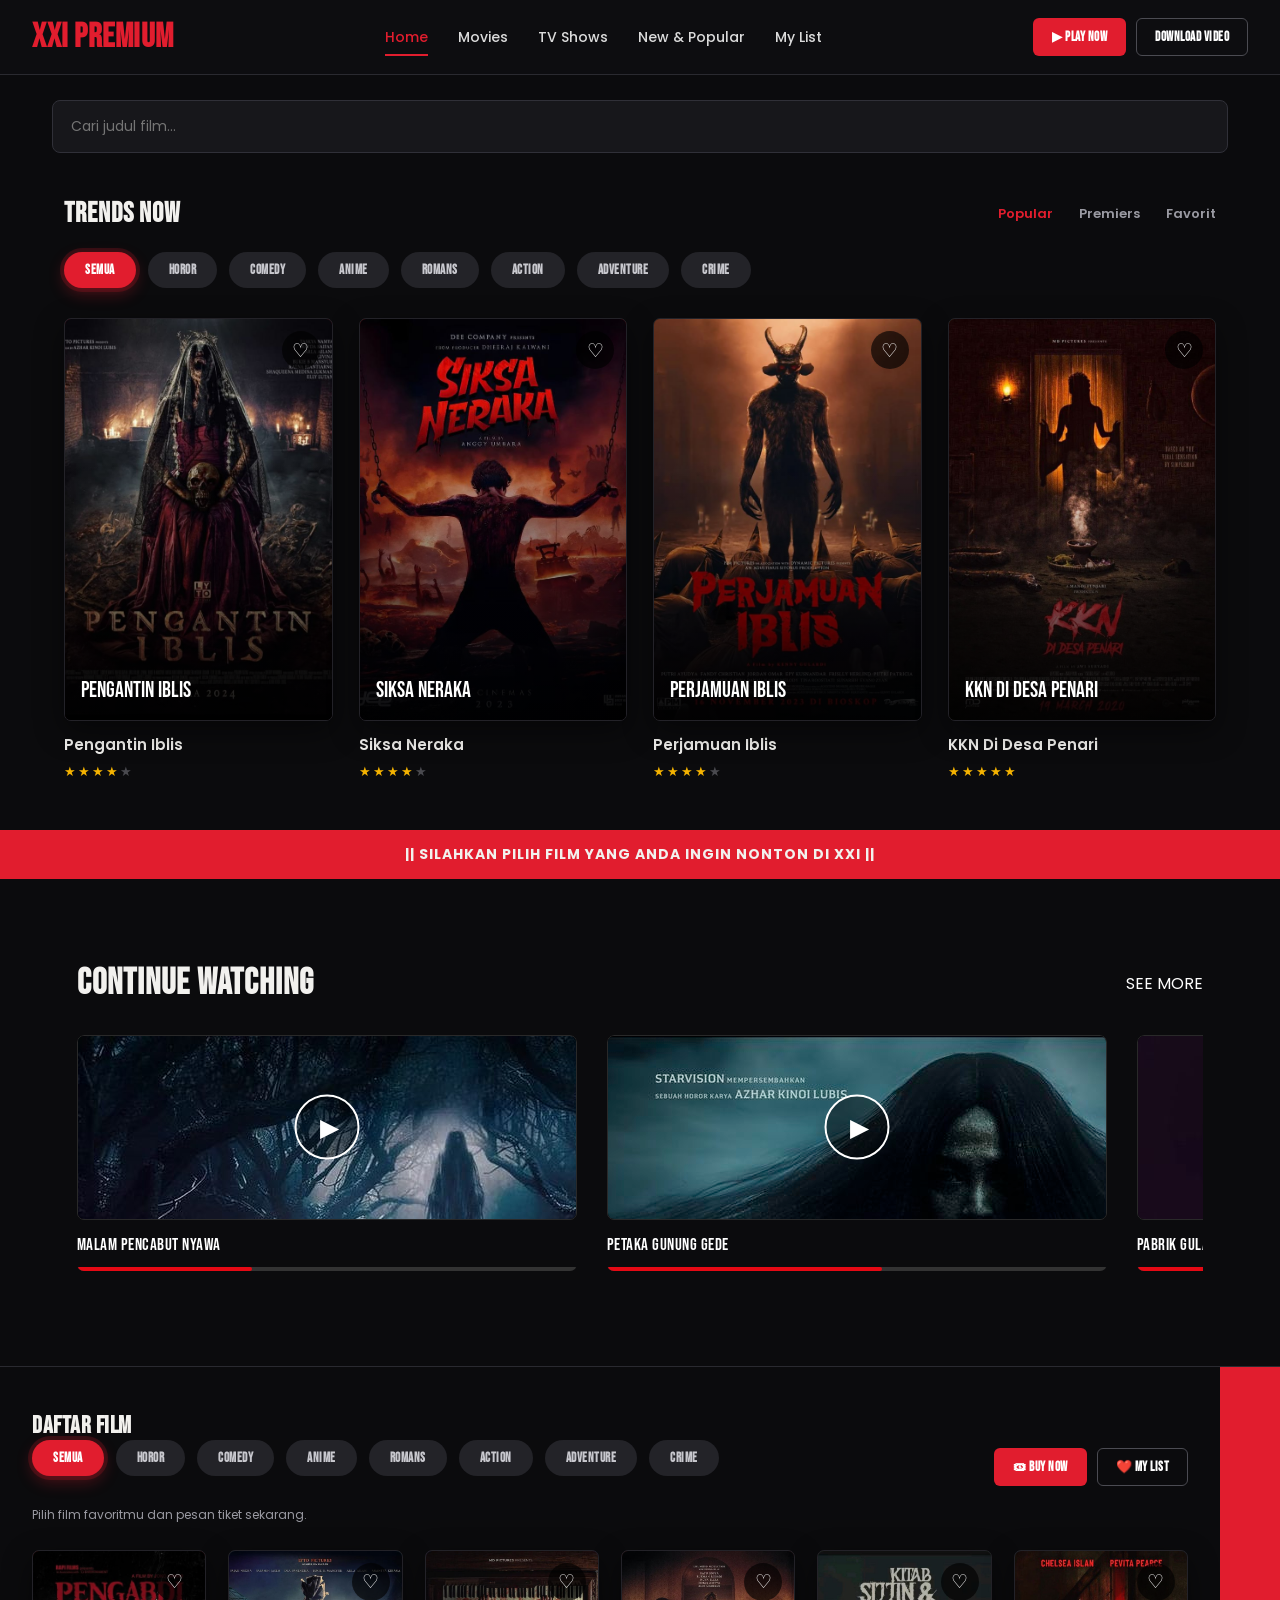
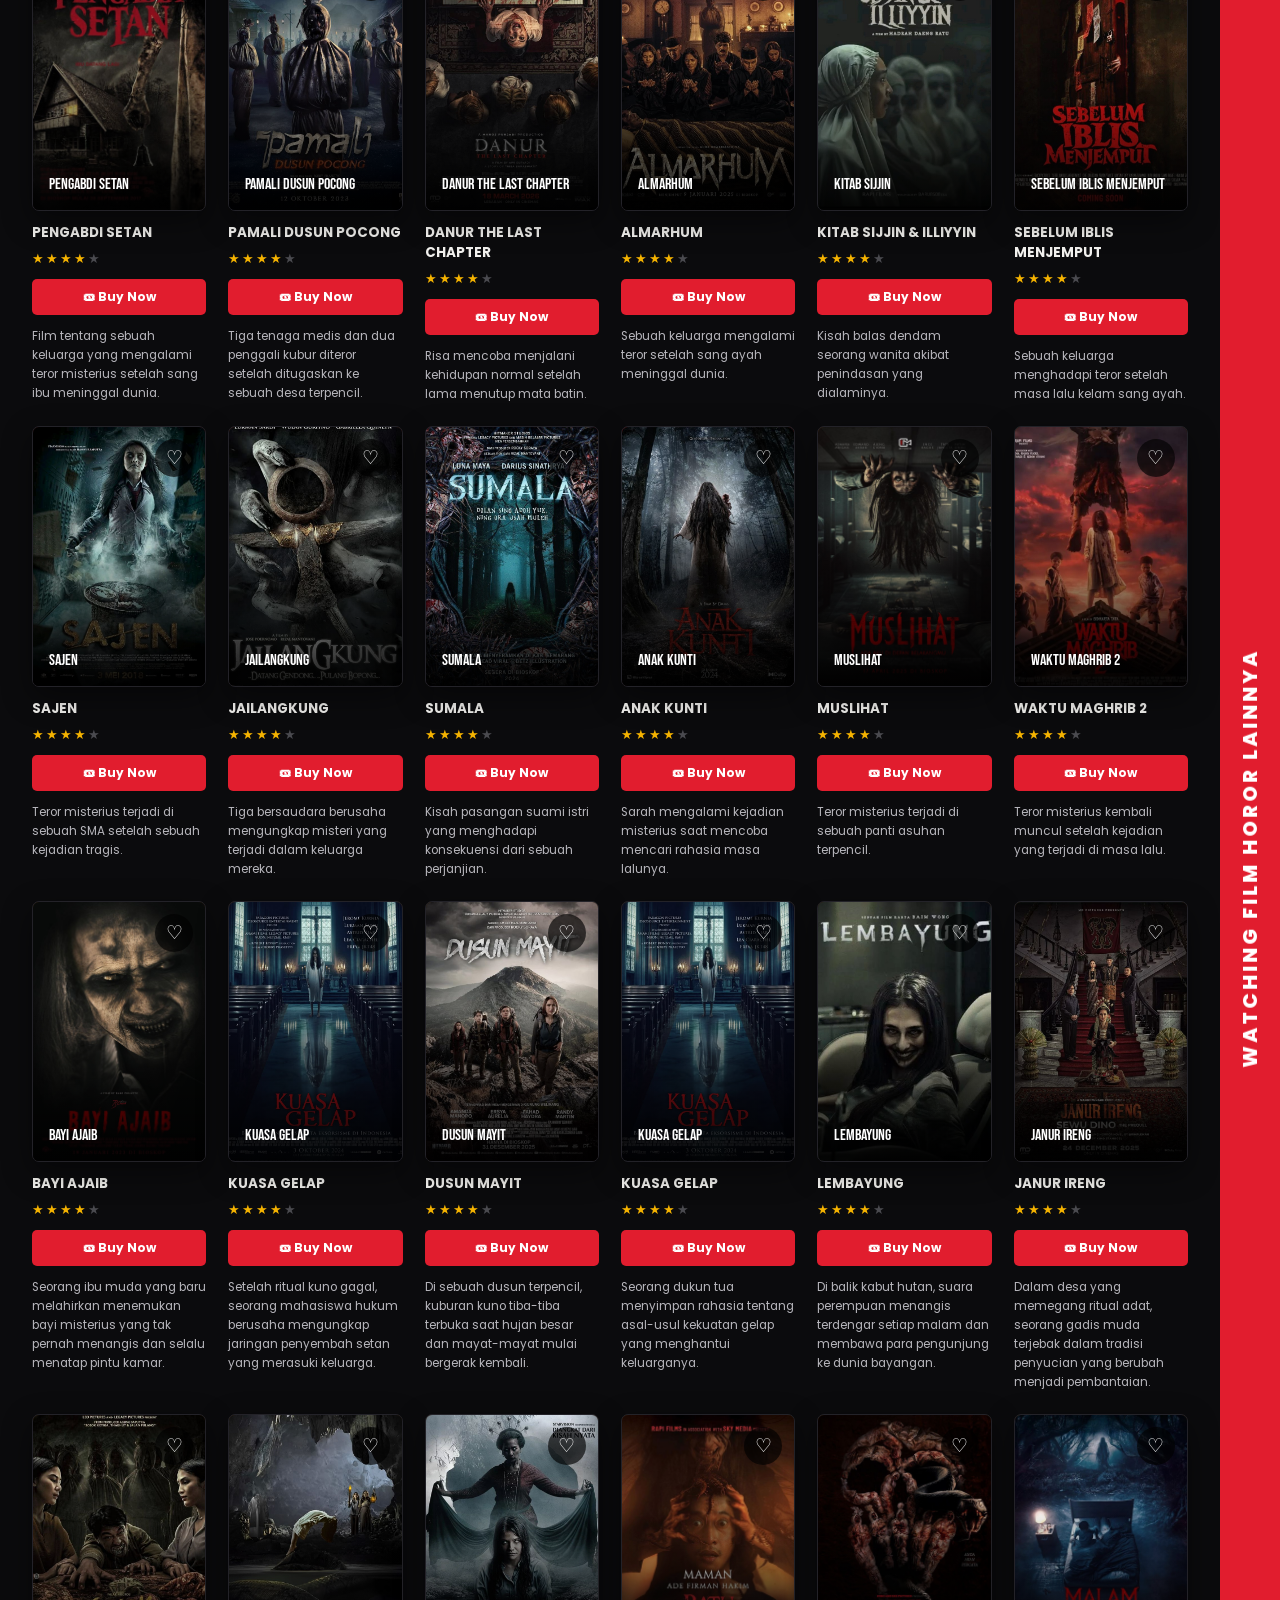
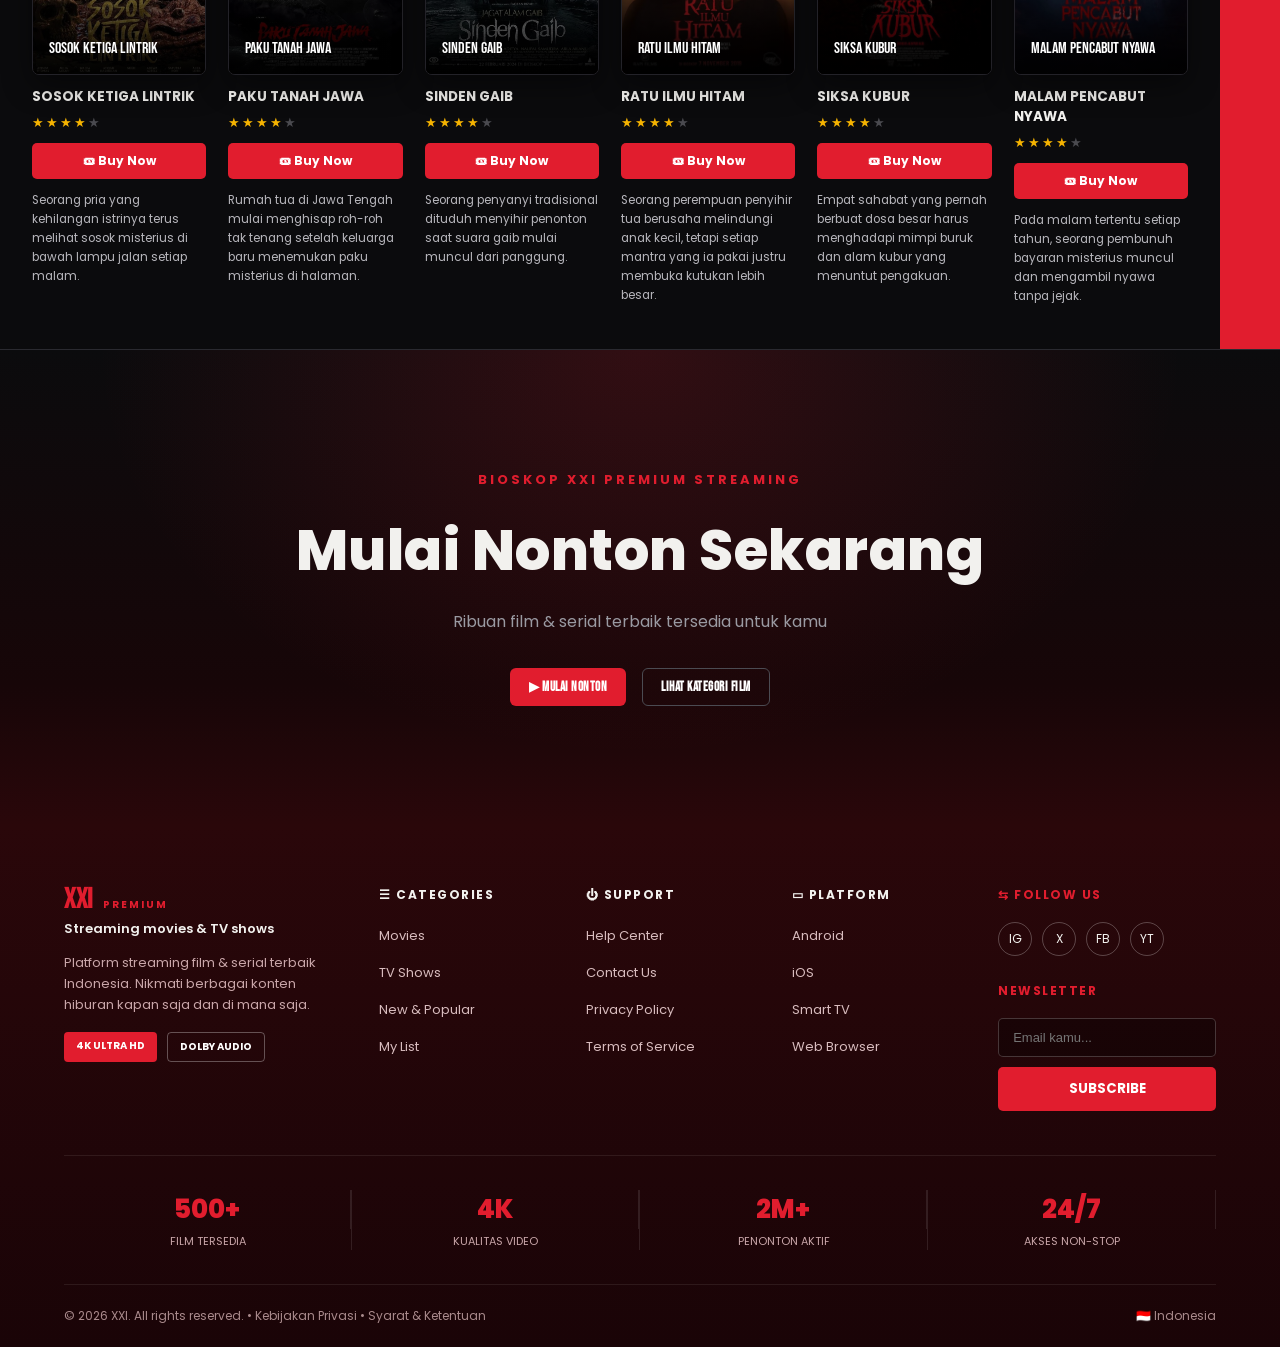
==== commit e230fe17: "Add files via upload" ====
--- a/index.html
+++ b/index.html
@@ -88,7 +88,7 @@
         <div class="trend-card">
           <div class="poster p1"
             onclick="openDetail('Pengantin Iblis','Horor','4.7','1j 40m','Film Pengantin Setan mengisahkan keretakan rumah tangga Echa dan Ariel yang berujung teror ketika Echa terjebak dalam hubungan gaib dengan Jin Dasim, yang menyamar sebagai pria tampan dalam mimpinya hingga membuatnya hamil secara misterius. ')">
-            <img src="img/Pengantin Iblis (2024) Poster Film Indonesia.jpg">
+            <img src="Pengantin Iblis (2024) Poster Film Indonesia.jpg">
             <button class="favorite" onclick="toggleFavorite(event,this,'Pengantin Iblis')">♡</button>
 
             <span class="ptitle">PENGANTIN IBLIS</span>
@@ -104,7 +104,7 @@
         <div class="trend-card">
           <div class="poster p2"
             onclick="openDetail('Siksa Neraka','Horor','4.6','1j 35m','Film Siksa Neraka mengisahkan empat kakak beradik—Saleh, Fajar, Tias, dan Azizah—anak dari seorang ustaz terpandang yang hanyut di sungai saat diam-diam pergi di tengah cuaca buruk. Mereka kemudian terbangun di alam baka dan harus menghadapi berbagai siksaan brutal yang disesuaikan dengan dosa-dosa tersembunyi yang pernah mereka perbuat semasa hidup.')">
-            <img src="img/SIKSA NERAKA (2023).jpg">
+            <img src="SIKSA NERAKA (2023).jpg">
             <button class="favorite" onclick="toggleFavorite(event,this,'Siksa Neraka')">♡</button>
 
             <span class="ptitle">SIKSA NERAKA</span>
@@ -120,7 +120,7 @@
         <div class="trend-card">
           <div class="poster p3"
             onclick="openDetail('Perjamuan Iblis','Horor','4.5','1j 45m','Film Perjamuan Iblis mengisahkan sepasang suami istri, Kala dan Radit, yang kebahagiaan keluarganya terusik setelah ibu Radit ditemukan tewas bunuh diri di rumah lamanya. Sejak peristiwa tersebut, anak mereka, Bima, menjadi sasaran teror makhluk gaib mengerikan yang berujung pada terungkapnya rahasia kelam persekutuan keluarga dengan sekte penyembah setan.')">
-            <img src="img/Perjamuan Iblis.jpg">
+            <img src="Perjamuan Iblis.jpg">
             <button class="favorite" onclick="toggleFavorite(event,this,'Perjamuan Iblis')">♡</button>
 
             <span class="ptitle">PERJAMUAN IBLIS</span>
@@ -136,7 +136,7 @@
         <div class="trend-card">
           <div class="poster p4"
             onclick="openDetail('KKN Di Desa Penari','Horor','4.8','1j 50m','Film KKN di Desa Penari mengikuti kisah enam mahasiswa yang menjalani program Kuliah Kerja Nyata di sebuah desa terpencil yang dipenuhi aturan mistis. Setelah beberapa dari mereka melanggar batas wilayah terlarang dan terpengaruh oleh makhluk halus Badarawuhi, mereka mengalami berbagai teror supranatural yang berujung pada konsekuensi tragis bagi dua anggota kelompok tersebut. ')">
-            <img src="img/kkn didesa penari.jpg">
+            <img src="kkn didesa penari.jpg">
             <button class="favorite" onclick="toggleFavorite(event,this,'KKN Di Desa Penari')">♡</button>
 
             <span class="ptitle">KKN DI DESA PENARI</span>
@@ -177,7 +177,7 @@
       <div class="video-card">
 
         <div class="video-thumbnail">
-          <img src="img/Respati Posters.jpg">
+          <img src="Respati Posters.jpg">
           <video class="video-preview">
             <source src="video/malam-pencabut-nyawa.mp4" type="video/mp4">
           </video>
@@ -200,7 +200,7 @@
       <div class="video-card">
 
         <div class="video-thumbnail">
-          <img src="img/Poster Film Petaka Gunung Gede.jpg">
+          <img src="Poster Film Petaka Gunung Gede.jpg">
           <video class="video-preview">
             <source src="video/jailangkung-sandekala.mp4" type="video/mp4">
           </video>
@@ -224,7 +224,7 @@
       <div class="video-card">
 
         <div class="video-thumbnail">
-          <img src="img/download (6).jpg">
+          <img src="download (6).jpg">
           <video class="video-preview">
             <source src="video/pengabdi-setan.mp4" type="video/mp4">
           </video>
@@ -305,7 +305,7 @@
             <div class="poster p5"
               onclick="openDetail('Pengabdi Setan','Horor','8.8','1j 47m','Film Pengabdi Setan ini menceritakan tentang sebuah keluarga yang diteror oleh arwah ibu mereka yang meninggal dunia setelah sakit aneh. Teror itu terjadi karena sang ibu dulu ikut kelompok pemuja setan demi punya keturunan.')">
 
-              <img src="img/pengabdi setan.jpg">
+              <img src="pengabdi setan.jpg">
               <button class="favorite" onclick="toggleFavorite(event,this,'Pengabdi Setan')">♡</button>
 
               <span class="ptitle" style="font-size:16px;">
@@ -338,7 +338,7 @@
             <div class="poster p6"
               onclick="openDetail('Pamali Dusun Pocong','Horor','8.1','1j 38m','Tiga tenaga medis dan dua penggali kubur mendapat tugas di sebuah desa terpencil.')">
 
-              <img src="img/pamali.jpg">
+              <img src="pamali.jpg">
               <button class="favorite" onclick="toggleFavorite(event,this,'Pamali Dusun Pocong')">♡</button>
 
               <span class="ptitle" style="font-size:16px;">
@@ -371,7 +371,7 @@
             <div class="poster p7"
               onclick="openDetail('Danur The Last Chapter','Horor','8.0','1j 42m','Risa mencoba menjalani hidup normal setelah bertahun-tahun berhubungan dengan teman-teman hantunya.')">
 
-              <img src="img/Danur_ The Last Chapter (2026).jpg">
+              <img src="Danur_ The Last Chapter (2026).jpg">
               <button class="favorite" onclick="toggleFavorite(event,this,'Danur The Last Chapter')">♡</button>
 
               <span class="ptitle" style="font-size:16px;">
@@ -404,7 +404,7 @@
             <div class="poster p8"
               onclick="openDetail('Almarhum','Horor','8.3','1j 40m','Sebuah keluarga mengalami kejadian misterius setelah sang ayah meninggal dunia.')">
 
-              <img src="img/Almarhum.jpg">
+              <img src="Almarhum.jpg">
               <button class="favorite" onclick="toggleFavorite(event,this,'Almarhum')">♡</button>
 
               <span class="ptitle" style="font-size:16px;">
@@ -437,7 +437,7 @@
             <div class="poster p9"
               onclick="openDetail('Kitab Sijjin & Illiyyin','Horor','8.4','1j 46m','Kisah balas dendam seorang wanita yang menyimpan kebencian selama bertahun-tahun.')">
 
-              <img src="img/Kitab Sijjin & Illiyyin.jpg">
+              <img src="Kitab Sijjin & Illiyyin.jpg">
               <button class="favorite" onclick="toggleFavorite(event,this,'Kitab Sijjin & Illiyyin')">♡</button>
 
               <span class="ptitle" style="font-size:16px;">
@@ -470,7 +470,7 @@
             <div class="poster p10"
               onclick="openDetail('Sebelum Iblis Menjemput','Horor','8.5','1j 50m','Satu keluarga menghadapi teror setelah masa lalu kelam sang ayah terbongkar.')">
 
-              <img src="img/Sebelum Iblis Menjemput.jpg">
+              <img src="Sebelum Iblis Menjemput.jpg">
               <button class="favorite" onclick="toggleFavorite(event,this,'Sebelum Iblis Menjemput')">♡</button>
 
               <span class="ptitle" style="font-size:16px;">
@@ -503,7 +503,7 @@
             <div class="poster p11"
               onclick="openDetail('Sajen','Horor','7.9','1j 35m','Teror misterius terjadi di sebuah sekolah setelah kejadian tragis.')">
 
-              <img src="img/Sajen 2018.jpg">
+              <img src="Sajen 2018.jpg">
               <button class="favorite" onclick="toggleFavorite(event,this,'Sajen')">♡</button>
 
               <span class="ptitle" style="font-size:16px;">
@@ -536,7 +536,7 @@
             <div class="poster p12"
               onclick="openDetail('Jailangkung','Horor','8.0','1j 38m','Tiga bersaudara mencoba mengungkap misteri yang terjadi pada keluarga mereka.')">
 
-              <img src="img/jailangkung.jpg">
+              <img src="jailangkung.jpg">
               <button class="favorite" onclick="toggleFavorite(event,this,'Jailangkung')">♡</button>
 
               <span class="ptitle" style="font-size:16px;">
@@ -569,7 +569,7 @@
             <div class="poster p1"
               onclick="openDetail('Sumala','Horor','8.6','1j 43m','Sepasang suami istri melakukan perjanjian misterius demi mendapatkan anak.')">
 
-              <img src="img/Sumala 2024.jpg">
+              <img src="Sumala 2024.jpg">
               <button class="favorite" onclick="toggleFavorite(event,this,'Sumala')">♡</button>
 
               <span class="ptitle" style="font-size:16px;">
@@ -602,7 +602,7 @@
             <div class="poster p2"
               onclick="openDetail('Anak Kunti','Horor','8.1','1j 37m','Sarah mengalami kejadian misterius yang membawanya menemukan rahasia masa lalu.')">
 
-              <img src="img/Teaser poster Anak Kunti.jpg">
+              <img src="Teaser poster Anak Kunti.jpg">
               <button class="favorite" onclick="toggleFavorite(event,this,'Anak Kunti')">♡</button>
 
               <span class="ptitle" style="font-size:16px;">
@@ -635,7 +635,7 @@
             <div class="poster p3"
               onclick="openDetail('Muslihat','Horor','7.8','1j 36m','Anak-anak dan pengurus sebuah panti mengalami kejadian mistis.')">
 
-              <img src="img/muslihat.jpg">
+              <img src="muslihat.jpg">
               <button class="favorite" onclick="toggleFavorite(event,this,'Muslihat')">♡</button>
 
               <span class="ptitle" style="font-size:16px;">
@@ -668,7 +668,7 @@
             <div class="poster p4"
               onclick="openDetail('Waktu Maghrib 2','Horor','8.3','1j 42m','Teror misterius kembali muncul di sebuah desa setelah kejadian masa lalu.')">
 
-              <img src="img/Kaset Horor Waktu Maghrib 2 (2025).jpg">
+              <img src="Kaset Horor Waktu Maghrib 2 (2025).jpg">
               <button class="favorite" onclick="toggleFavorite(event,this,'Waktu Maghrib 2')">♡</button>
 
               <span class="ptitle" style="font-size:16px;">
@@ -698,9 +698,9 @@
           <div class="movie-card" data-title="Bayi Ajaib" data-genre="Horor">
 
             <div class="poster p4"
-              onclick="openDetail('Bayi Ajaib','Horor','8.3','1j 42m','Teror misterius kembali muncul di sebuah desa setelah kejadian masa lalu.')">
-
-              <img src="img/11 Film Indonesia 2023 Viral yang Gagal Tembus 1 Juta Penonton.jpg">
+              onclick="openDetail('Bayi Ajaib','Horor','8.3','1j 42m','Seorang ibu muda yang baru melahirkan menemukan bayi yang tak pernah menangis dan tak pernah tidur, tetapi selalu menatap ke arah pintu kamar dengan penuh kebencian. Ketika keluarga mulai mengalami kejadian aneh, mereka harus memutuskan apakah bayi itu anugerah atau kutukan.')">
+
+              <img src="11 Film Indonesia 2023 Viral yang Gagal Tembus 1 Juta Penonton.jpg">
               <button class="favorite" onclick="toggleFavorite(event,this,'Bayi Ajaib')">♡</button>
 
               <span class="ptitle" style="font-size:16px;">
@@ -720,7 +720,7 @@
             </button>
 
             <p class="desc">
-              Teror misterius kembali muncul setelah kejadian yang terjadi di masa lalu.
+              Seorang ibu muda yang baru melahirkan menemukan bayi misterius yang tak pernah menangis dan selalu menatap pintu kamar.
             </p>
 
           </div>
@@ -730,9 +730,9 @@
           <div class="movie-card" data-title="Kuasa Gelap" data-genre="Horor">
 
             <div class="poster p4"
-              onclick="openDetail('Kuasa Gelap ','Horor','8.3','1j 42m','Teror misterius kembali muncul di sebuah desa setelah kejadian masa lalu.')">
-
-              <img src="img/Kuasa Gelap.jpg">
+              onclick="openDetail('Kuasa Gelap ','Horor','8.3','1j 42m','Setelah sebuah ritual kuno gagal, seorang mahasiswa hukum berusaha membongkar jaringan penyembah setan yang merasuki keluarganya. Ia harus menghadapi arwah yang pernah membunuh salah satu kerabatnya di masa lalu.')">
+
+              <img src="Kuasa Gelap.jpg">
               <button class="favorite" onclick="toggleFavorite(event,this,'Kuasa Gelap')">♡</button>
 
               <span class="ptitle" style="font-size:16px;">
@@ -752,7 +752,7 @@
             </button>
 
             <p class="desc">
-              Teror misterius kembali muncul setelah kejadian yang terjadi di masa lalu.
+              Setelah ritual kuno gagal, seorang mahasiswa hukum berusaha mengungkap jaringan penyembah setan yang merasuki keluarga.
             </p>
 
           </div>
@@ -762,9 +762,9 @@
           <div class="movie-card" data-title="Dusun Mayit" data-genre="Horor">
 
             <div class="poster p4"
-              onclick="openDetail('Dusun Mayit','Horor','8.3','1j 42m','Teror misterius kembali muncul di sebuah desa setelah kejadian masa lalu.')">
-
-              <img src="img/OFFICIAL POSTER DUSUN MAYIT.jpg">
+              onclick="openDetail('Dusun Mayit','Horor','8.3','1j 42m','Di sebuah dusun terpencil, sekelompok pemuda menemukan kuburan kuno yang tiba-tiba dibuka saat hujan besar turun. Ketika mayat-mayat kembali bergerak, mereka menyadari bahwa desa itu sendiri menyimpan kutukan yang sudah lama tertidur.')">
+
+              <img src="OFFICIAL POSTER DUSUN MAYIT.jpg">
               <button class="favorite" onclick="toggleFavorite(event,this,'Dusun Mayit')">♡</button>
 
               <span class="ptitle" style="font-size:16px;">
@@ -784,7 +784,7 @@
             </button>
 
             <p class="desc">
-              Teror misterius kembali muncul setelah kejadian yang terjadi di masa lalu.
+              Di sebuah dusun terpencil, kuburan kuno tiba-tiba terbuka saat hujan besar dan mayat-mayat mulai bergerak kembali.
             </p>
 
           </div>
@@ -794,9 +794,9 @@
           <div class="movie-card" data-title="Kuasa Gelap" data-genre="Horor">
 
             <div class="poster p4"
-              onclick="openDetail('Kuasa Gelap','Horor','8.3','1j 42m','Teror misterius kembali muncul di sebuah desa setelah kejadian masa lalu.')">
-
-              <img src="img/Kuasa Gelap.jpg">
+              onclick="openDetail('Kuasa Gelap','Horor','8.3','1j 42m','Seorang dukun tua menyimpan rahasia tentang asal-usul kekuatan gelap yang menghantui keluarganya. Ketika anak-anak mulai melihat bayangan tak dikenal, ia harus memilih antara menebus dosa masa lalu atau membiarkan kutukan berpindah ke generasi berikutnya.')">
+
+              <img src="Kuasa Gelap.jpg">
               <button class="favorite" onclick="toggleFavorite(event,this,'Kuasa Gelap')">♡</button>
 
               <span class="ptitle" style="font-size:16px;">
@@ -816,7 +816,7 @@
             </button>
 
             <p class="desc">
-              Teror misterius kembali muncul setelah kejadian yang terjadi di masa lalu.
+              Seorang dukun tua menyimpan rahasia tentang asal-usul kekuatan gelap yang menghantui keluarganya.
             </p>
 
           </div>
@@ -826,9 +826,9 @@
           <div class="movie-card" data-title="Lembayung" data-genre="Horor">
 
             <div class="poster p4"
-              onclick="openDetail('Lembayung','Horor','8.3','1j 42m','Teror misterius kembali muncul di sebuah desa setelah kejadian masa lalu.')">
-
-              <img src="img/Lembayung.jpg">
+              onclick="openDetail('Lembayung','Horor','8.3','1j 42m','Saat sekelompok remaja memutuskan menjelajah hutan yang tak pernah mereka masuki, mereka mendengar suara perempuan menangis di balik kabut. Setiap jiwa yang melewati jalan itu diyakini akan dibawa ke dunia bayangan dan tak pernah kembali.')">
+
+              <img src="Lembayung.jpg">
               <button class="favorite" onclick="toggleFavorite(event,this,'Lembayung')">♡</button>
 
               <span class="ptitle" style="font-size:16px;">
@@ -848,7 +848,7 @@
             </button>
 
             <p class="desc">
-              Teror misterius kembali muncul setelah kejadian yang terjadi di masa lalu.
+              Di balik kabut hutan, suara perempuan menangis terdengar setiap malam dan membawa para pengunjung ke dunia bayangan.
             </p>
 
           </div>          
@@ -858,9 +858,9 @@
           <div class="movie-card" data-title="Janur Ireng" data-genre="Horor">
 
             <div class="poster p4"
-              onclick="openDetail('Janur Ireng','Horor','8.3','1j 42m','Teror misterius kembali muncul di sebuah desa setelah kejadian masa lalu.')">
-
-              <img src="img/OFFICIAL POSTER JANUR IRENG.jpg">
+              onclick="openDetail('Janur Ireng','Horor','8.3','1j 42m','Dalam sebuah desa yang masih memegang ritual adat, seorang gadis muda terjebak dalam tradisi penyucian yang berubah menjadi pembantaian. Ketika sang kakek mengungkap rahasia keluarga, seluruh desa terancam oleh amukan yang tak terlihat.')">
+
+              <img src="OFFICIAL POSTER JANUR IRENG.jpg">
               <button class="favorite" onclick="toggleFavorite(event,this,'Janur Ireng')">♡</button>
 
               <span class="ptitle" style="font-size:16px;">
@@ -880,7 +880,7 @@
             </button>
 
             <p class="desc">
-              Teror misterius kembali muncul setelah kejadian yang terjadi di masa lalu.
+              Dalam desa yang memegang ritual adat, seorang gadis muda terjebak dalam tradisi penyucian yang berubah menjadi pembantaian.
             </p>
 
           </div>
@@ -890,9 +890,9 @@
           <div class="movie-card" data-title="Sosok Ketiga Lintrik" data-genre="Horor">
 
             <div class="poster p4"
-              onclick="openDetail('Sosok Ketiga Lintrik','Horor','8.3','1j 42m','Teror misterius kembali muncul di sebuah desa setelah kejadian masa lalu.')">
-
-              <img src="img/OFFICIAL POSTER SOSOK KETIGA _ LINTRIK.jpg">
+              onclick="openDetail('Sosok Ketiga Lintrik','Horor','8.3','1j 42m','Seorang pria yang baru saja kehilangan istrinya mulai menangkap sosok misterius yang selalu berdiri di bawah lampu jalan setiap malam. Saat ia mencoba menemukan kebenaran, ia menyadari sosok itu bukan sekadar hantu, melainkan bukti dari kesalahan masa lalu.')">
+
+              <img src="OFFICIAL POSTER SOSOK KETIGA _ LINTRIK.jpg">
               <button class="favorite" onclick="toggleFavorite(event,this,'Sosok Ketiga Lintrik')">♡</button>
 
               <span class="ptitle" style="font-size:16px;">
@@ -912,7 +912,7 @@
             </button>
 
             <p class="desc">
-              Teror misterius kembali muncul setelah kejadian yang terjadi di masa lalu.
+              Seorang pria yang kehilangan istrinya terus melihat sosok misterius di bawah lampu jalan setiap malam.
             </p>
 
           </div>
@@ -922,9 +922,9 @@
           <div class="movie-card" data-title="Paku Tanah Jawa" data-genre="Horor">
 
             <div class="poster p4"
-              onclick="openDetail('Paku Tanah Jawa','Horor','8.3','1j 42m','Teror misterius kembali muncul di sebuah desa setelah kejadian masa lalu.')">
-
-              <img src="img/PAKU TANAH JAWA FANSMADE.jpg">
+              onclick="openDetail('Paku Tanah Jawa','Horor','8.3','1j 42m','Sebuah rumah tua di Jawa Tengah menjadi saksi ketika keluarga baru pindah dan menemukan paku-paku misterius tertancap di tanah halaman. Secara perlahan, rumah itu menghisap roh-roh yang tak tenang dan mengubah hidup pemiliknya.')">
+
+              <img src="PAKU TANAH JAWA FANSMADE.jpg">
               <button class="favorite" onclick="toggleFavorite(event,this,'Paku Tanah Jawa')">♡</button>
 
               <span class="ptitle" style="font-size:16px;">
@@ -944,7 +944,7 @@
             </button>
 
             <p class="desc">
-              Teror misterius kembali muncul setelah kejadian yang terjadi di masa lalu.
+              Rumah tua di Jawa Tengah mulai menghisap roh-roh tak tenang setelah keluarga baru menemukan paku misterius di halaman.
             </p>
 
           </div>
@@ -954,9 +954,9 @@
           <div class="movie-card" data-title="Sinden Gaib" data-genre="Horor">
 
             <div class="poster p4"
-              onclick="openDetail('Sinden Gaib','Horor','8.3','1j 42m','Teror misterius kembali muncul di sebuah desa setelah kejadian masa lalu.')">
-
-              <img src="img/download (7).jpg">
+              onclick="openDetail('Sinden Gaib','Horor','8.3','1j 42m','Seorang penyanyi tradisional dituduh menyihir penonton saat ia menampilkan lagu klasik yang terdengar berbeda di malam tertentu. Ketika suara gaib mulai muncul dari panggung, setiap penonton merasa ada yang menyusup ke dalam diri mereka.')">
+
+              <img src="download (7).jpg">
               <button class="favorite" onclick="toggleFavorite(event,this,'Sinden Gaib')">♡</button>
 
               <span class="ptitle" style="font-size:16px;">
@@ -976,7 +976,7 @@
             </button>
 
             <p class="desc">
-              Teror misterius kembali muncul setelah kejadian yang terjadi di masa lalu.
+              Seorang penyanyi tradisional dituduh menyihir penonton saat suara gaib mulai muncul dari panggung.
             </p>
 
           </div>
@@ -986,9 +986,9 @@
           <div class="movie-card" data-title="Ratu Ilmu Hitam" data-genre="Horor">
 
             <div class="poster p4"
-              onclick="openDetail('Ratu Ilmu Hitam','Horor','8.3','1j 42m','Teror misterius kembali muncul di sebuah desa setelah kejadian masa lalu.')">
-
-              <img src="img/download (10).jpg">
+              onclick="openDetail('Ratu Ilmu Hitam','Horor','8.3','1j 42m','Di kota kecil yang terlupakan, seorang perempuan penyihir tua meminta bantuan untuk melindungi anak kecil dari kekuatan jahat. Namun, setiap mantra yang ia gunakan justru membuka jalan menuju kutukan yang lebih besar.')">
+
+              <img src="download (10).jpg">
               <button class="favorite" onclick="toggleFavorite(event,this,'Ratu Ilmu Hitam')">♡</button>
 
               <span class="ptitle" style="font-size:16px;">
@@ -1008,7 +1008,7 @@
             </button>
 
             <p class="desc">
-              Teror misterius kembali muncul setelah kejadian yang terjadi di masa lalu.
+              Seorang perempuan penyihir tua berusaha melindungi anak kecil, tetapi setiap mantra yang ia pakai justru membuka kutukan lebih besar.
             </p>
 
           </div>
@@ -1018,9 +1018,9 @@
           <div class="movie-card" data-title="Siksa Kubur" data-genre="Horor">
 
             <div class="poster p4"
-              onclick="openDetail('Siksa Kubur','Horor','8.3','1j 42m','Teror misterius kembali muncul di sebuah desa setelah kejadian masa lalu.')">
-
-              <img src="img/Siksa Kubur.jpg">
+              onclick="openDetail('Siksa Kubur','Horor','8.3','1j 42m','Setelah empat sahabat melakukan kesalahan besar di masa lalu, mereka diburu mimpi dan bayangan yang menyuruh mereka mengakui dosa. Dalam detik-detik terakhir, mereka harus menghadapi sangkakala dan neraka yang ditunggu di alam kubur.')">
+
+              <img src="Siksa Kubur.jpg">
               <button class="favorite" onclick="toggleFavorite(event,this,'Siksa Kubur')">♡</button>
 
               <span class="ptitle" style="font-size:16px;">
@@ -1040,7 +1040,7 @@
             </button>
 
             <p class="desc">
-              Teror misterius kembali muncul setelah kejadian yang terjadi di masa lalu.
+              Empat sahabat yang pernah berbuat dosa besar harus menghadapi mimpi buruk dan alam kubur yang menuntut pengakuan.
             </p>
 
           </div>
@@ -1050,9 +1050,9 @@
           <div class="movie-card" data-title="Malam Pencabut Nyawa" data-genre="Horor">
 
             <div class="poster p4"
-              onclick="openDetail('Malam Pencabut Nyawa','Horor','8.3','1j 42m','Teror misterius kembali muncul di sebuah desa setelah kejadian masa lalu.')">
-
-              <img src="img/Respati Posters.jpg">
+              onclick="openDetail('Malam Pencabut Nyawa','Horor','8.3','1j 42m','Pada malam tertentu setiap tahun, seorang pembunuh bayaran misterius muncul dan mengambil nyawa tanpa jejak. Seorang polisi yang mengejar kasus itu akhirnya mengetahui bahwa semua korban terhubung pada satu rahasia keluarga yang sangat kelam.')">
+
+              <img src="Respati Posters.jpg">
               <button class="favorite" onclick="toggleFavorite(event,this,'Malam Pencabut Nyawa')">♡</button>
 
               <span class="ptitle" style="font-size:16px;">
@@ -1072,7 +1072,7 @@
             </button>
 
             <p class="desc">
-              Teror misterius kembali muncul setelah kejadian yang terjadi di masa lalu.
+              Pada malam tertentu setiap tahun, seorang pembunuh bayaran misterius muncul dan mengambil nyawa tanpa jejak.
             </p>
 
           </div>
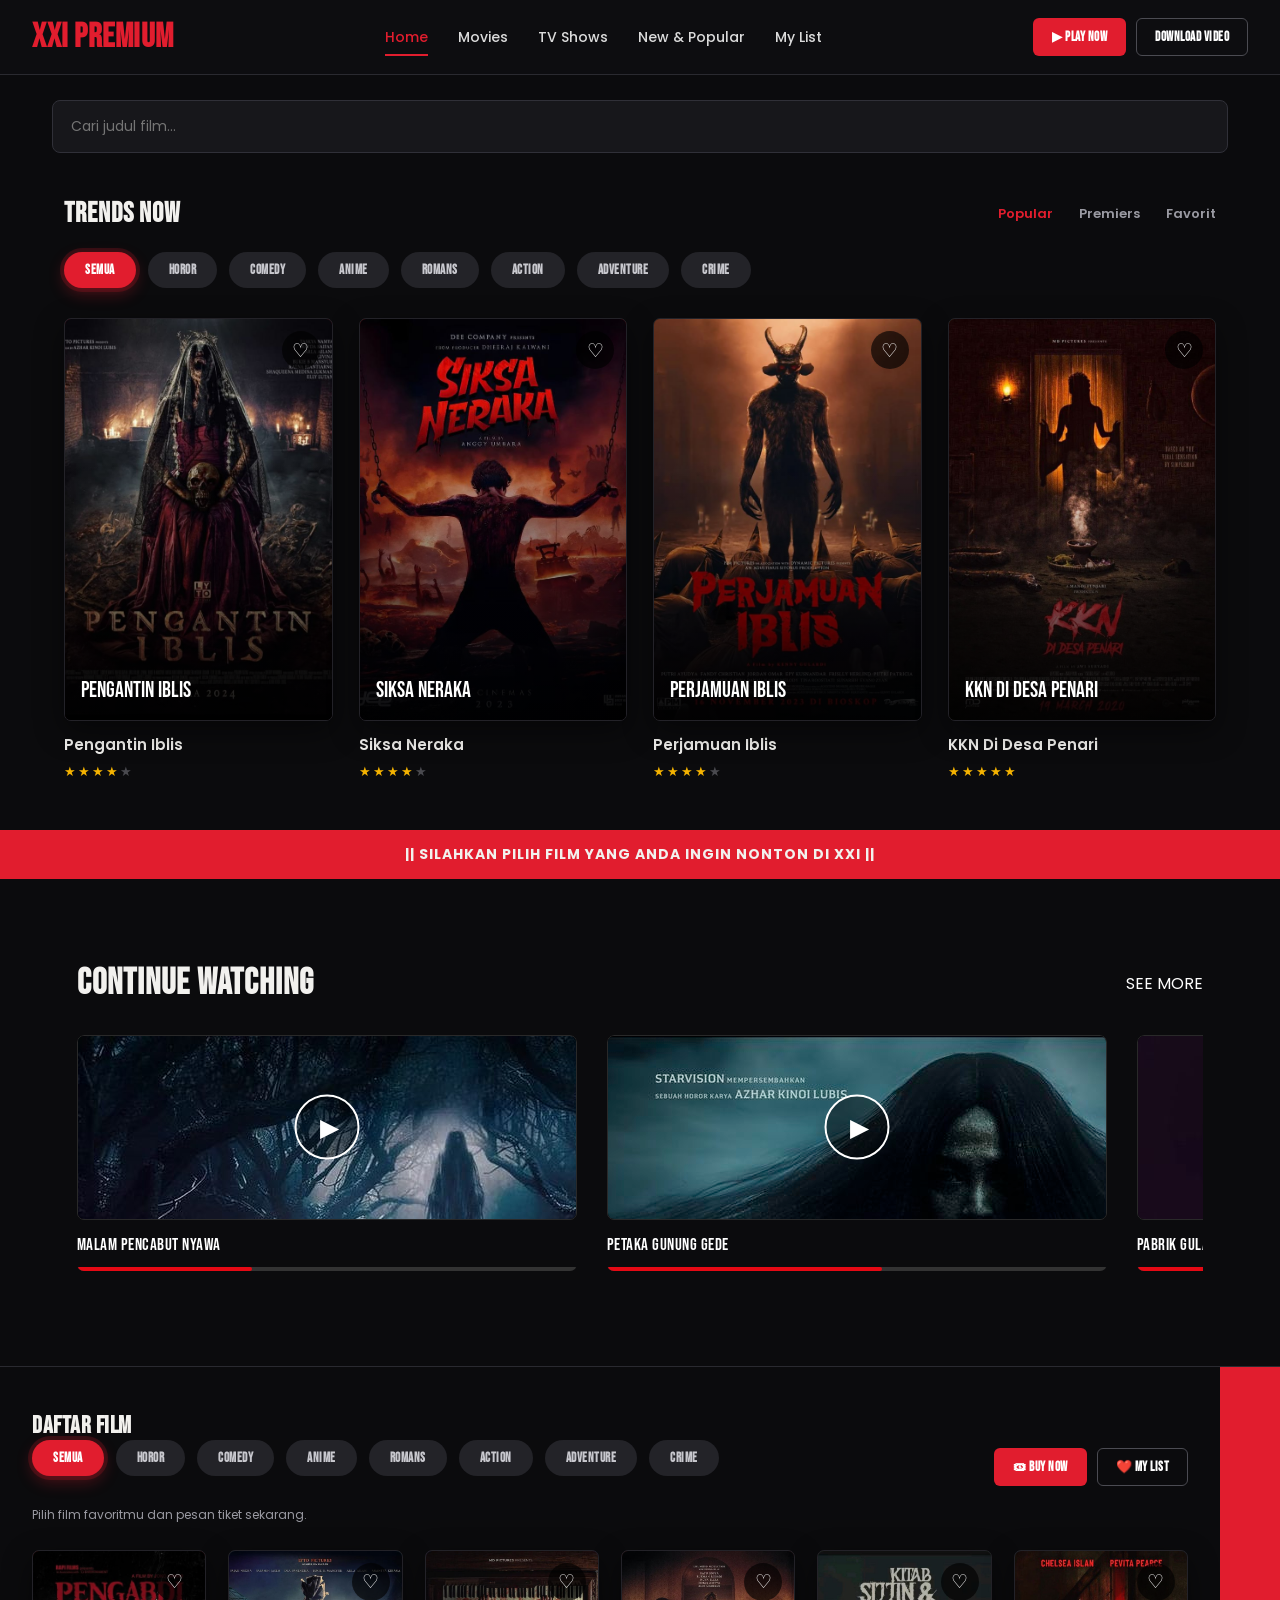
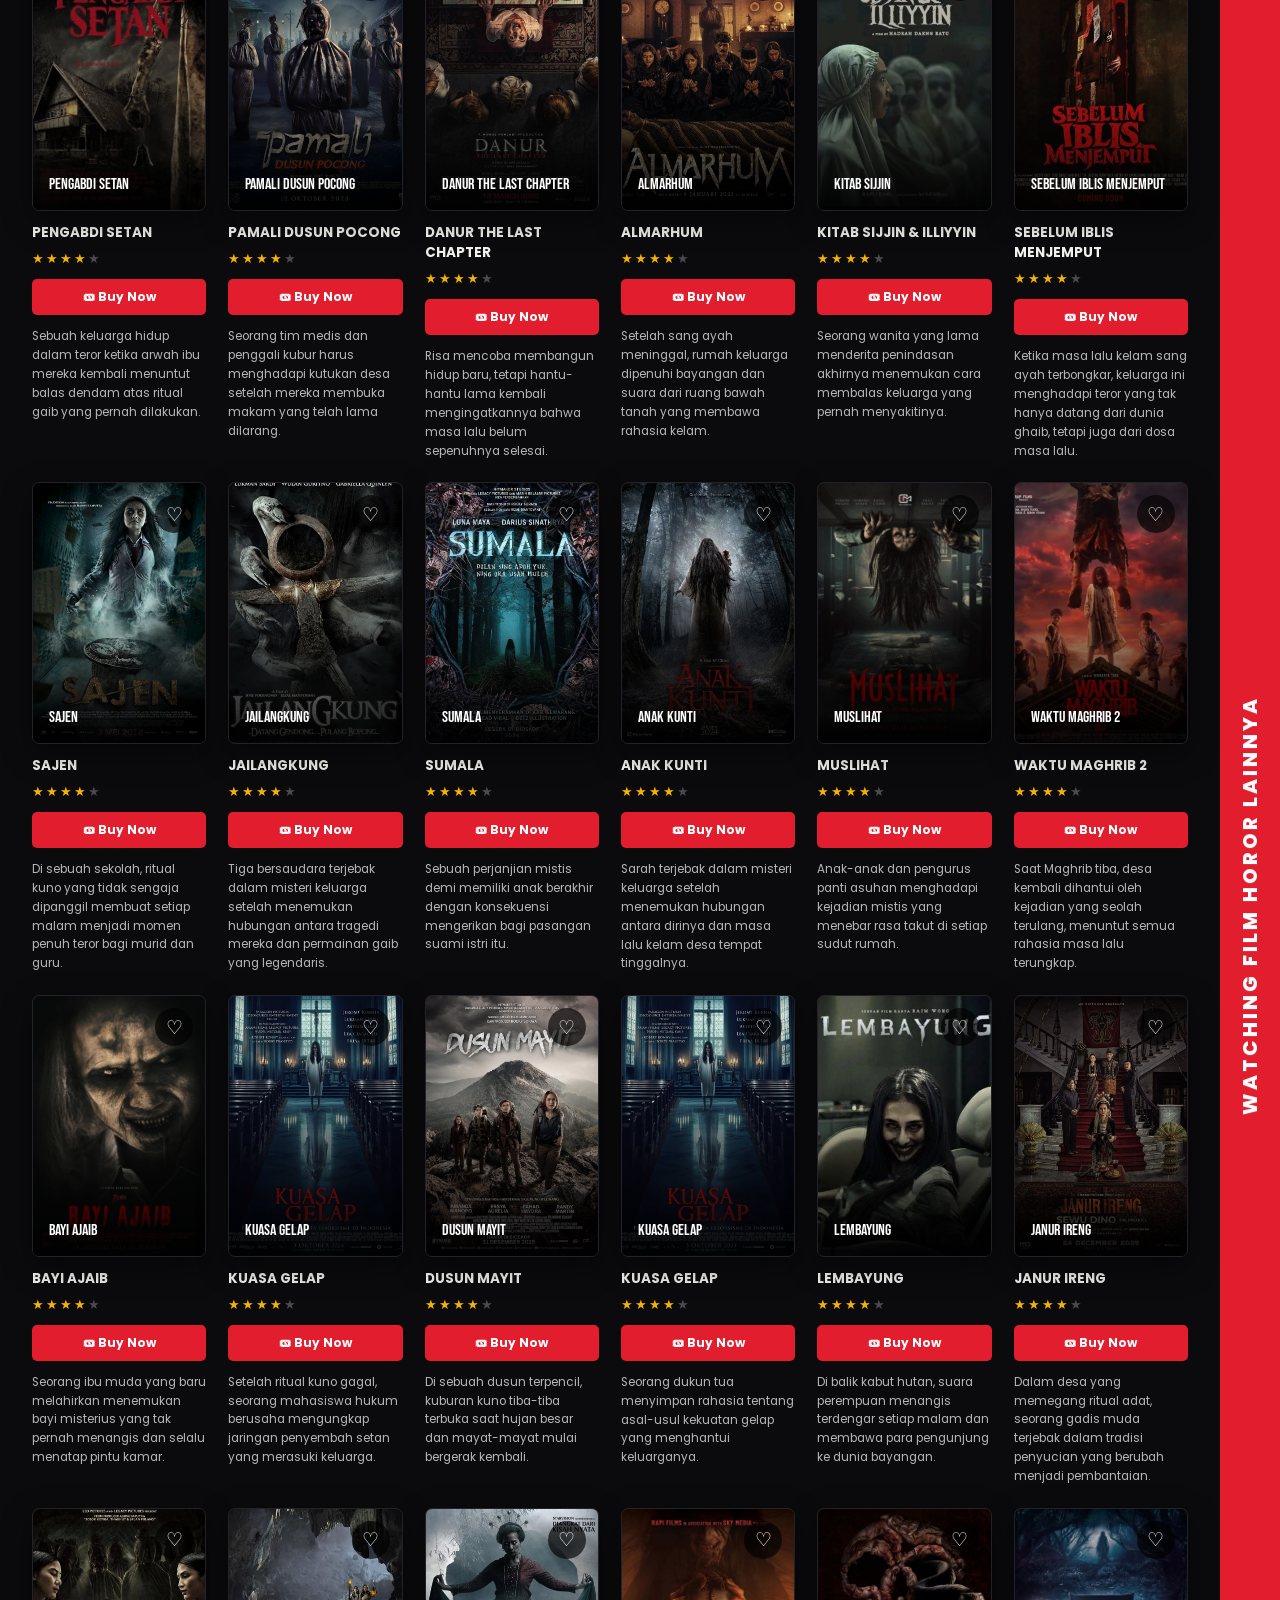
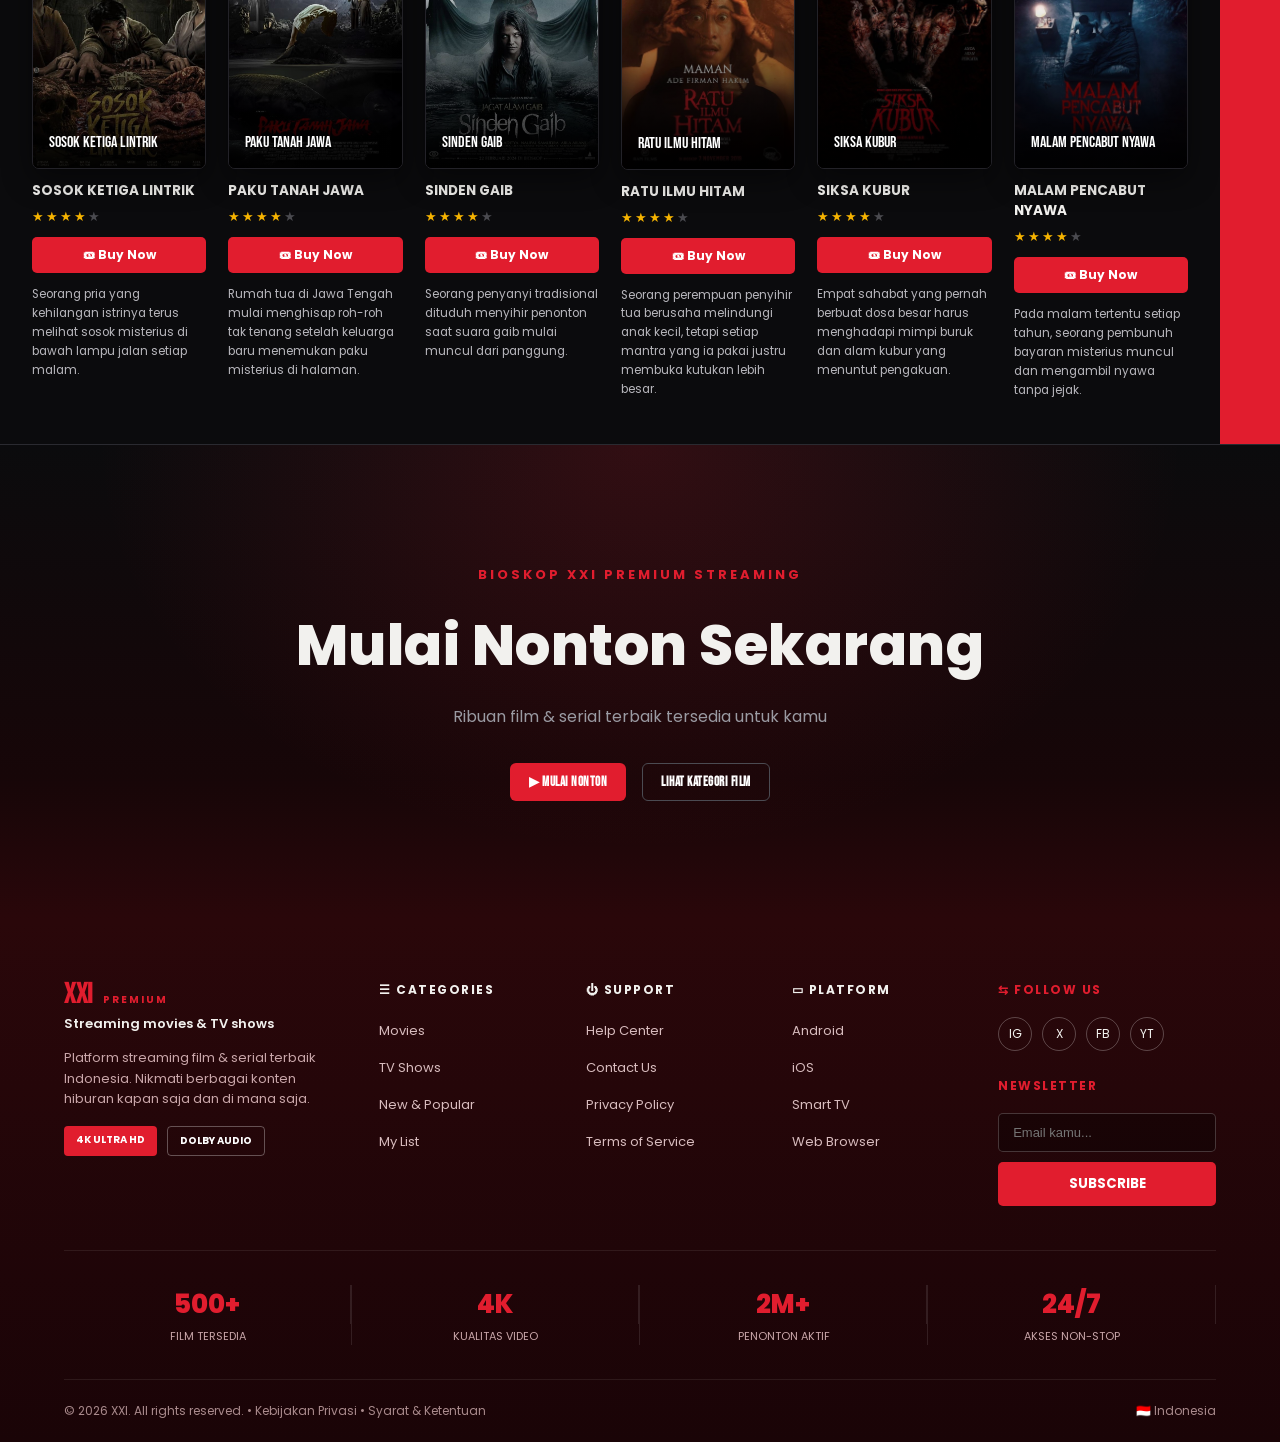
==== commit 553c3e08: "Add files via upload" ====
--- a/index.html
+++ b/index.html
@@ -303,7 +303,7 @@
           <div class="movie-card" data-title="Pengabdi Setan" data-genre="Horor">
 
             <div class="poster p5"
-              onclick="openDetail('Pengabdi Setan','Horor','8.8','1j 47m','Film Pengabdi Setan ini menceritakan tentang sebuah keluarga yang diteror oleh arwah ibu mereka yang meninggal dunia setelah sakit aneh. Teror itu terjadi karena sang ibu dulu ikut kelompok pemuja setan demi punya keturunan.')">
+              onclick="openDetail('Pengabdi Setan','Horor','8.8','1j 47m','Setelah ibunya meninggal secara misterius, sebuah keluarga mulai diteror oleh arwah yang terus menuntut balas dendam. Ternyata sang ibu pernah terlibat dalam ritual gaib demi mendapatkan keturunan, dan kini kutukan itu kembali menuntut darah.')">
 
               <img src="pengabdi setan.jpg">
               <button class="favorite" onclick="toggleFavorite(event,this,'Pengabdi Setan')">♡</button>
@@ -325,7 +325,7 @@
             </button>
 
             <p class="desc">
-              Film tentang sebuah keluarga yang mengalami teror misterius setelah sang ibu meninggal dunia.
+              Sebuah keluarga hidup dalam teror ketika arwah ibu mereka kembali menuntut balas dendam atas ritual gaib yang pernah dilakukan.
             </p>
 
           </div>
@@ -336,7 +336,7 @@
           <div class="movie-card" data-title="Pamali Dusun Pocong" data-genre="Horor">
 
             <div class="poster p6"
-              onclick="openDetail('Pamali Dusun Pocong','Horor','8.1','1j 38m','Tiga tenaga medis dan dua penggali kubur mendapat tugas di sebuah desa terpencil.')">
+              onclick="openDetail('Pamali Dusun Pocong','Horor','8.1','1j 38m','Tiga tenaga medis dan dua penggali kubur ditugaskan ke sebuah desa terpencil yang memiliki aturan tabu keras tentang kuburan. Ketika mereka membuka makam yang dilarang, mereka memicu kutukan yang menghidupkan mayat-mayat dan menjerat seluruh dusun.')">
 
               <img src="pamali.jpg">
               <button class="favorite" onclick="toggleFavorite(event,this,'Pamali Dusun Pocong')">♡</button>
@@ -358,7 +358,7 @@
             </button>
 
             <p class="desc">
-              Tiga tenaga medis dan dua penggali kubur diteror setelah ditugaskan ke sebuah desa terpencil.
+              Seorang tim medis dan penggali kubur harus menghadapi kutukan desa setelah mereka membuka makam yang telah lama dilarang.
             </p>
 
           </div>
@@ -369,7 +369,7 @@
           <div class="movie-card" data-title="Danur The Last Chapter" data-genre="Horor">
 
             <div class="poster p7"
-              onclick="openDetail('Danur The Last Chapter','Horor','8.0','1j 42m','Risa mencoba menjalani hidup normal setelah bertahun-tahun berhubungan dengan teman-teman hantunya.')">
+              onclick="openDetail('Danur The Last Chapter','Horor','8.0','1j 42m','Risa, perempuan yang dulu hidup bersama arwah, kembali dipanggil oleh hantu-hantu lama ketika ia mencoba menjalani kehidupan normal. Kini, keluarga barunya mulai diganggu oleh sosok yang ingin menutup luka masa lalu untuk selamanya.')">
 
               <img src="Danur_ The Last Chapter (2026).jpg">
               <button class="favorite" onclick="toggleFavorite(event,this,'Danur The Last Chapter')">♡</button>
@@ -391,7 +391,7 @@
             </button>
 
             <p class="desc">
-              Risa mencoba menjalani kehidupan normal setelah lama menutup mata batin.
+              Risa mencoba membangun hidup baru, tetapi hantu-hantu lama kembali mengingatkannya bahwa masa lalu belum sepenuhnya selesai.
             </p>
 
           </div>
@@ -402,7 +402,7 @@
           <div class="movie-card" data-title="Almarhum" data-genre="Horor">
 
             <div class="poster p8"
-              onclick="openDetail('Almarhum','Horor','8.3','1j 40m','Sebuah keluarga mengalami kejadian misterius setelah sang ayah meninggal dunia.')">
+              onclick="openDetail('Almarhum','Horor','8.3','1j 40m','Setelah sang ayah meninggal dunia, sebuah keluarga mulai mendengar suara dari ruang bawah tanah dan melihat bayangan tak dikenal di rumah mereka. Ketika jejak masa lalu keluarga mulai terbuka, mereka menyadari bahwa kematian sang ayah bukan akhir, melainkan awal dari kutukan yang mengintai.')">
 
               <img src="Almarhum.jpg">
               <button class="favorite" onclick="toggleFavorite(event,this,'Almarhum')">♡</button>
@@ -424,7 +424,7 @@
             </button>
 
             <p class="desc">
-              Sebuah keluarga mengalami teror setelah sang ayah meninggal dunia.
+              Setelah sang ayah meninggal, rumah keluarga dipenuhi bayangan dan suara dari ruang bawah tanah yang membawa rahasia kelam.
             </p>
 
           </div>
@@ -435,7 +435,7 @@
           <div class="movie-card" data-title="Kitab Sijjin & Illiyyin" data-genre="Horor">
 
             <div class="poster p9"
-              onclick="openDetail('Kitab Sijjin & Illiyyin','Horor','8.4','1j 46m','Kisah balas dendam seorang wanita yang menyimpan kebencian selama bertahun-tahun.')">
+              onclick="openDetail('Kitab Sijjin & Illiyyin','Horor','8.4','1j 46m','Seorang wanita yang pernah dianiaya dan dipaksa diam selama bertahun-tahun akhirnya menemukan kitab kuno yang membuka jalan untuk membalas dendam. Ketika keluarganya mulai ditimpa musibah, mereka harus menghadapi kenyataan bahwa luka masa lalu belum pernah benar-benar tertutup.')">
 
               <img src="Kitab Sijjin & Illiyyin.jpg">
               <button class="favorite" onclick="toggleFavorite(event,this,'Kitab Sijjin & Illiyyin')">♡</button>
@@ -457,7 +457,7 @@
             </button>
 
             <p class="desc">
-              Kisah balas dendam seorang wanita akibat penindasan yang dialaminya.
+              Seorang wanita yang lama menderita penindasan akhirnya menemukan cara membalas keluarga yang pernah menyakitinya.
             </p>
 
           </div>
@@ -468,7 +468,7 @@
           <div class="movie-card" data-title="Sebelum Iblis Menjemput" data-genre="Horor">
 
             <div class="poster p10"
-              onclick="openDetail('Sebelum Iblis Menjemput','Horor','8.5','1j 50m','Satu keluarga menghadapi teror setelah masa lalu kelam sang ayah terbongkar.')">
+              onclick="openDetail('Sebelum Iblis Menjemput','Horor','8.5','1j 50m','Di tengah malam hujan, sebuah keluarga mulai diganggu oleh sosok yang tampak mengenal semua keburukan masa lalu mereka. Saat masa lalu sang ayah mulai terungkap, mereka menyadari bahwa iblis bukan hanya menghantui rumah, tetapi juga keluarga itu sendiri.')">
 
               <img src="Sebelum Iblis Menjemput.jpg">
               <button class="favorite" onclick="toggleFavorite(event,this,'Sebelum Iblis Menjemput')">♡</button>
@@ -490,7 +490,7 @@
             </button>
 
             <p class="desc">
-              Sebuah keluarga menghadapi teror setelah masa lalu kelam sang ayah.
+              Ketika masa lalu kelam sang ayah terbongkar, keluarga ini menghadapi teror yang tak hanya datang dari dunia ghaib, tetapi juga dari dosa masa lalu.
             </p>
 
           </div>
@@ -501,7 +501,7 @@
           <div class="movie-card" data-title="Sajen" data-genre="Horor">
 
             <div class="poster p11"
-              onclick="openDetail('Sajen','Horor','7.9','1j 35m','Teror misterius terjadi di sebuah sekolah setelah kejadian tragis.')">
+              onclick="openDetail('Sajen','Horor','7.9','1j 35m','Di sebuah sekolah, seorang guru dan murid tanpa sengaja memanggil ritual kuno saat mengejar sebuah misteri lama. Setelah itu, tiap malam kelas berubah menjadi tempat yang dipenuhi suara dan bayangan tak dikenal.')">
 
               <img src="Sajen 2018.jpg">
               <button class="favorite" onclick="toggleFavorite(event,this,'Sajen')">♡</button>
@@ -523,7 +523,7 @@
             </button>
 
             <p class="desc">
-              Teror misterius terjadi di sebuah SMA setelah sebuah kejadian tragis.
+              Di sebuah sekolah, ritual kuno yang tidak sengaja dipanggil membuat setiap malam menjadi momen penuh teror bagi murid dan guru.
             </p>
 
           </div>
@@ -534,7 +534,7 @@
           <div class="movie-card" data-title="Jailangkung" data-genre="Horor">
 
             <div class="poster p12"
-              onclick="openDetail('Jailangkung','Horor','8.0','1j 38m','Tiga bersaudara mencoba mengungkap misteri yang terjadi pada keluarga mereka.')">
+              onclick="openDetail('Jailangkung','Horor','8.0','1j 38m','Tiga bersaudara menemukan hubungan antara permainan gaib Jailangkung dan tragedi yang menimpa keluarga mereka. Saat mereka mencoba mengungkap kebenaran, setiap anggota keluarga mulai menerima tanda-tanda bahwa kutukan itu masih hidup.')">
 
               <img src="jailangkung.jpg">
               <button class="favorite" onclick="toggleFavorite(event,this,'Jailangkung')">♡</button>
@@ -556,7 +556,7 @@
             </button>
 
             <p class="desc">
-              Tiga bersaudara berusaha mengungkap misteri yang terjadi dalam keluarga mereka.
+              Tiga bersaudara terjebak dalam misteri keluarga setelah menemukan hubungan antara tragedi mereka dan permainan gaib yang legendaris.
             </p>
 
           </div>
@@ -567,7 +567,7 @@
           <div class="movie-card" data-title="Sumala" data-genre="Horor">
 
             <div class="poster p1"
-              onclick="openDetail('Sumala','Horor','8.6','1j 43m','Sepasang suami istri melakukan perjanjian misterius demi mendapatkan anak.')">
+              onclick="openDetail('Sumala','Horor','8.6','1j 43m','Sepasang suami istri rela melakukan perjanjian misterius demi memiliki anak. Namun, setelah bayi itu lahir, mereka mulai menerima tanda-tanda bahwa kehadirannya bukan berkat, melainkan kutukan yang menunggu waktu untuk menyerang.')">
 
               <img src="Sumala 2024.jpg">
               <button class="favorite" onclick="toggleFavorite(event,this,'Sumala')">♡</button>
@@ -589,7 +589,7 @@
             </button>
 
             <p class="desc">
-              Kisah pasangan suami istri yang menghadapi konsekuensi dari sebuah perjanjian.
+              Sebuah perjanjian mistis demi memiliki anak berakhir dengan konsekuensi mengerikan bagi pasangan suami istri itu.
             </p>
 
           </div>
@@ -600,7 +600,7 @@
           <div class="movie-card" data-title="Anak Kunti" data-genre="Horor">
 
             <div class="poster p2"
-              onclick="openDetail('Anak Kunti','Horor','8.1','1j 37m','Sarah mengalami kejadian misterius yang membawanya menemukan rahasia masa lalu.')">
+              onclick="openDetail('Anak Kunti','Horor','8.1','1j 37m','Sarah menemukan bahwa nama keluarganya sendiri terhubung dengan kisah kelam di desa tempat tinggalnya. Saat ia menelusuri masa lalu, ia menjadi sasaran sosok yang selalu muncul di balik cermin dan menuntut pengakuan atas dosa keluarga.')">
 
               <img src="Teaser poster Anak Kunti.jpg">
               <button class="favorite" onclick="toggleFavorite(event,this,'Anak Kunti')">♡</button>
@@ -622,7 +622,7 @@
             </button>
 
             <p class="desc">
-              Sarah mengalami kejadian misterius saat mencoba mencari rahasia masa lalunya.
+              Sarah terjebak dalam misteri keluarga setelah menemukan hubungan antara dirinya dan masa lalu kelam desa tempat tinggalnya.
             </p>
 
           </div>
@@ -633,7 +633,7 @@
           <div class="movie-card" data-title="Muslihat" data-genre="Horor">
 
             <div class="poster p3"
-              onclick="openDetail('Muslihat','Horor','7.8','1j 36m','Anak-anak dan pengurus sebuah panti mengalami kejadian mistis.')">
+              onclick="openDetail('Muslihat','Horor','7.8','1j 36m','Di sebuah panti asuhan, anak-anak dan pengurus mulai menyadari bahwa rumah mereka bukan sekadar tempat berlindung, melainkan arena tipu muslihat roh-roh tak tenang. Setiap malam, sesuatu tampak bergerak di balik pintu, mempermainkan harapan mereka sebelum akhirnya membuktikan bahwa ada yang tak pernah benar-benar pergi.')">
 
               <img src="muslihat.jpg">
               <button class="favorite" onclick="toggleFavorite(event,this,'Muslihat')">♡</button>
@@ -655,7 +655,7 @@
             </button>
 
             <p class="desc">
-              Teror misterius terjadi di sebuah panti asuhan terpencil.
+              Anak-anak dan pengurus panti asuhan menghadapi kejadian mistis yang menebar rasa takut di setiap sudut rumah.
             </p>
 
           </div>
@@ -666,7 +666,7 @@
           <div class="movie-card" data-title="Waktu Maghrib 2" data-genre="Horor">
 
             <div class="poster p4"
-              onclick="openDetail('Waktu Maghrib 2','Horor','8.3','1j 42m','Teror misterius kembali muncul di sebuah desa setelah kejadian masa lalu.')">
+              onclick="openDetail('Waktu Maghrib 2','Horor','8.3','1j 42m','Saat Maghrib tiba, sebuah desa yang pernah dilanda tragis kembali dihantui oleh kejadian yang seolah terulang. Warga mulai melihat bayangan yang sama, sementara seorang perempuan setia mengungkap bahwa kutukan itu tidak akan berhenti sebelum semua rahasia masa lalu terbongkar.')">
 
               <img src="Kaset Horor Waktu Maghrib 2 (2025).jpg">
               <button class="favorite" onclick="toggleFavorite(event,this,'Waktu Maghrib 2')">♡</button>
@@ -688,7 +688,7 @@
             </button>
 
             <p class="desc">
-              Teror misterius kembali muncul setelah kejadian yang terjadi di masa lalu.
+              Saat Maghrib tiba, desa kembali dihantui oleh kejadian yang seolah terulang, menuntut semua rahasia masa lalu terungkap.
             </p>
 
           </div>
